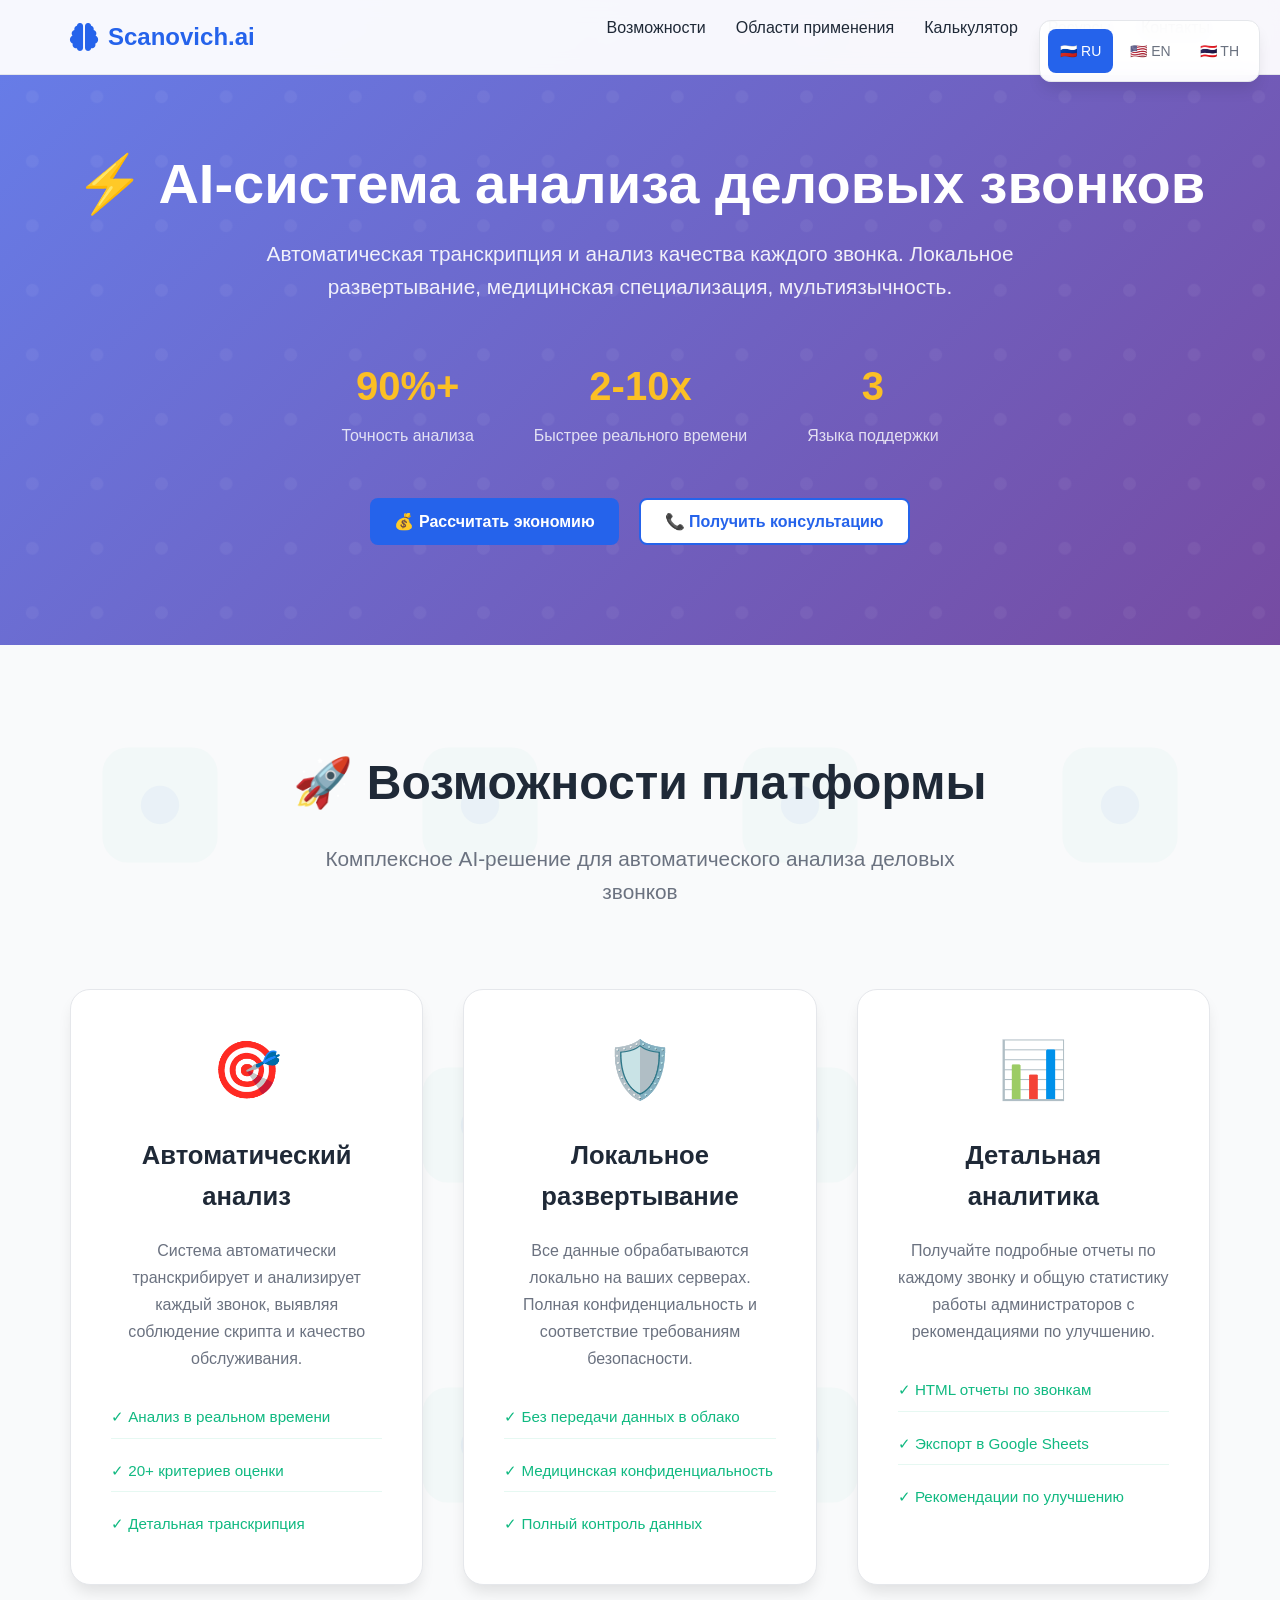
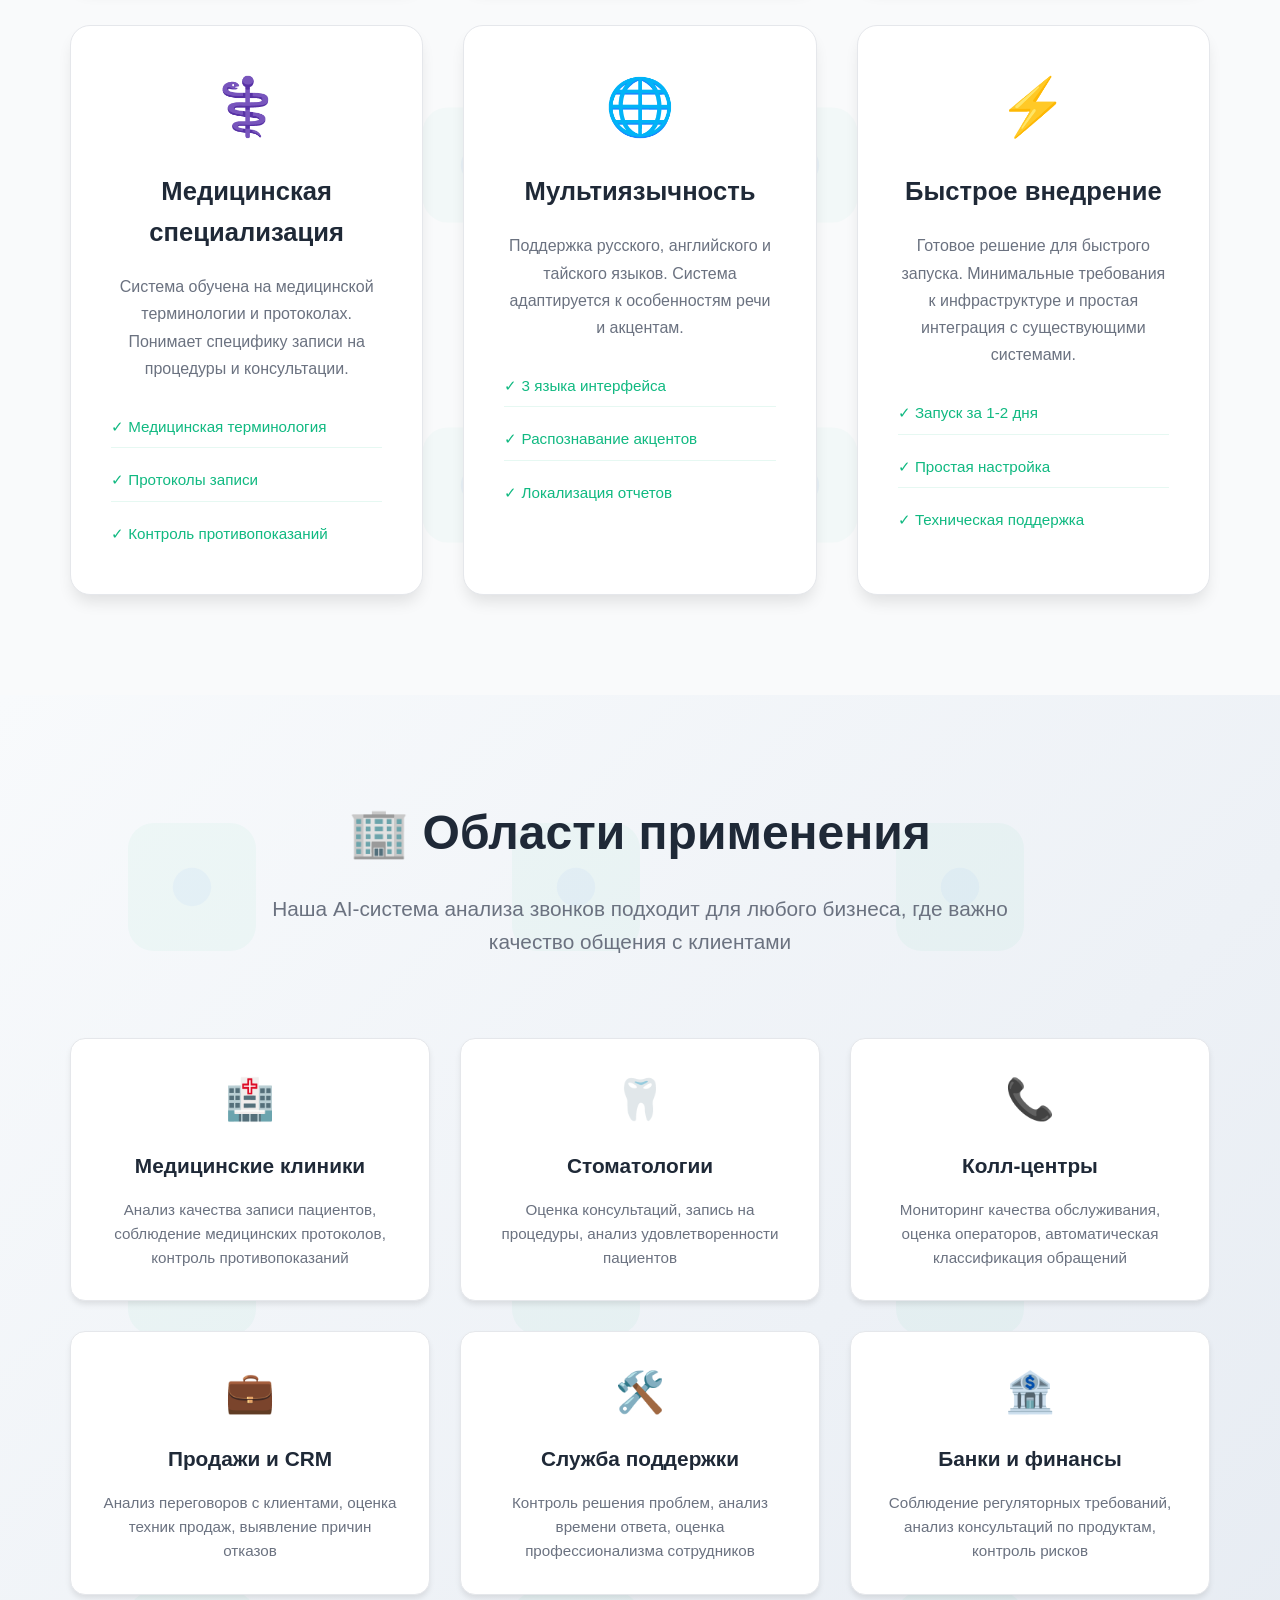
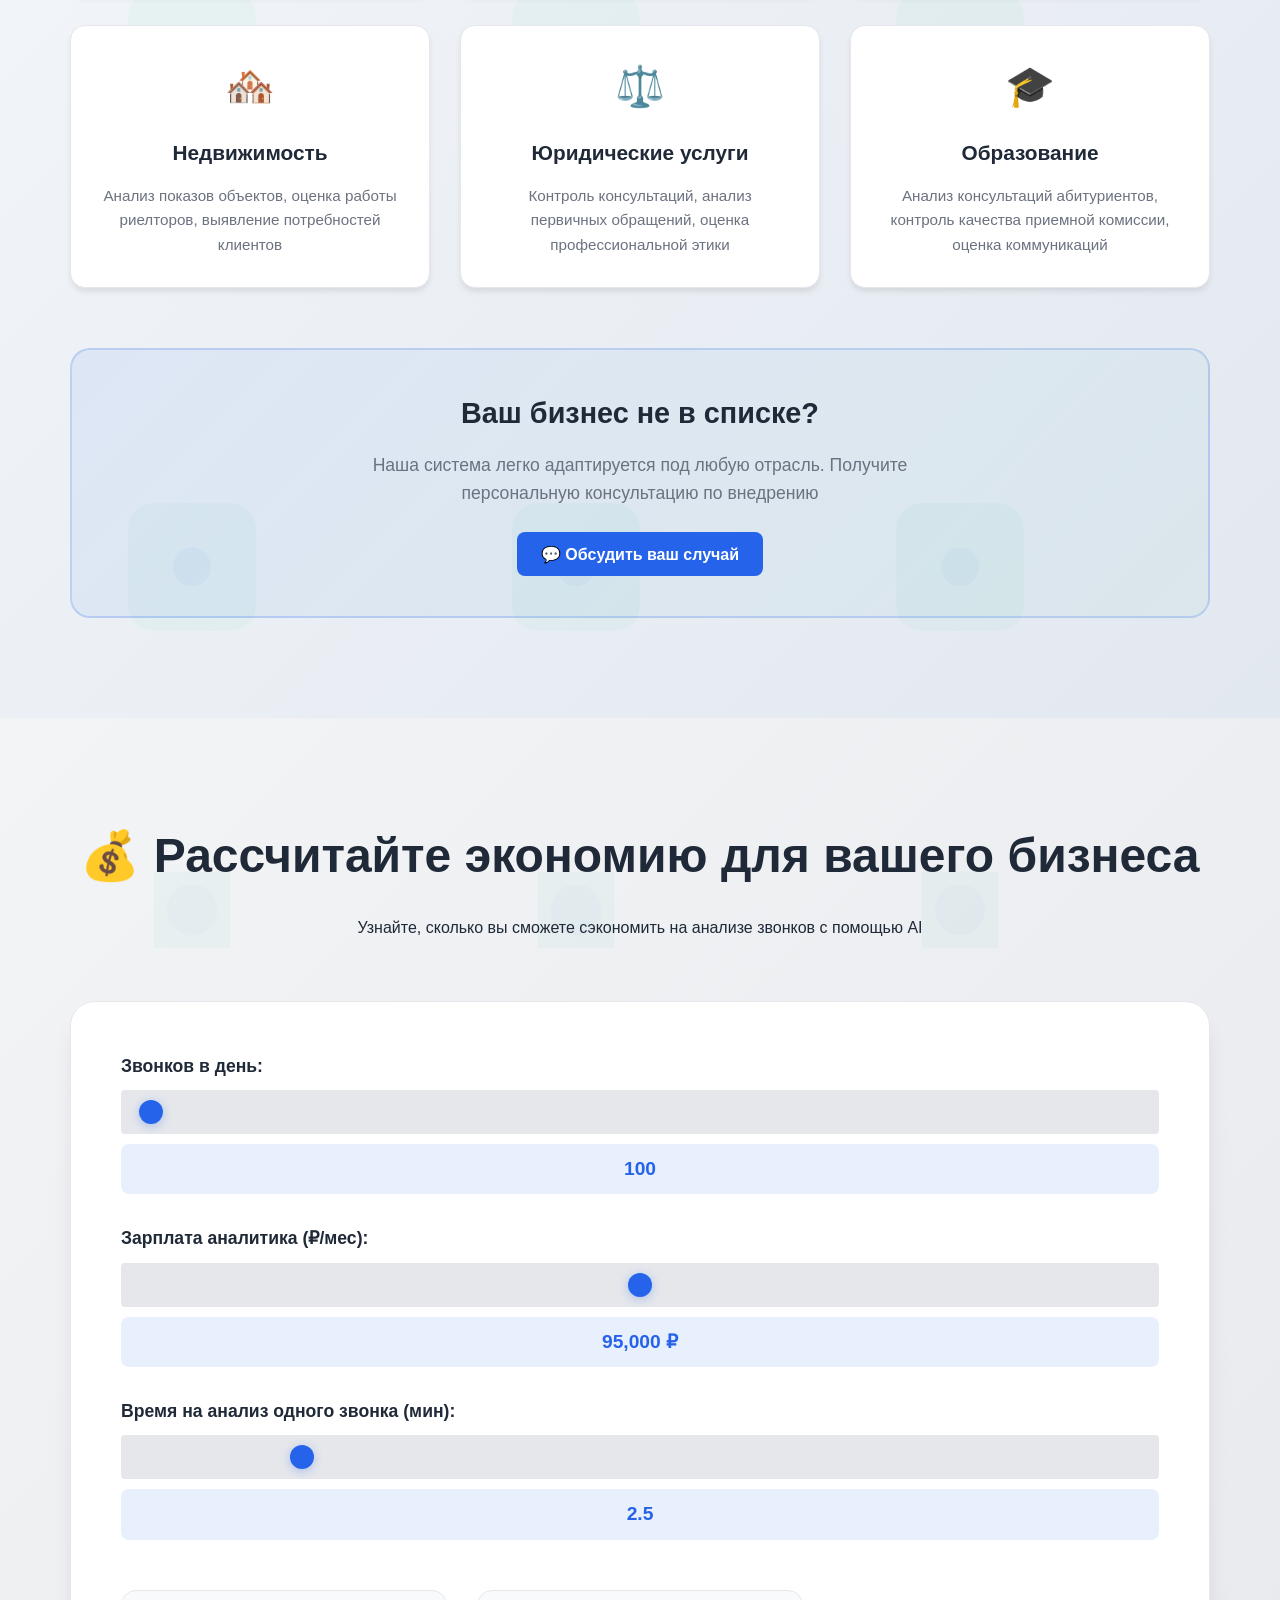
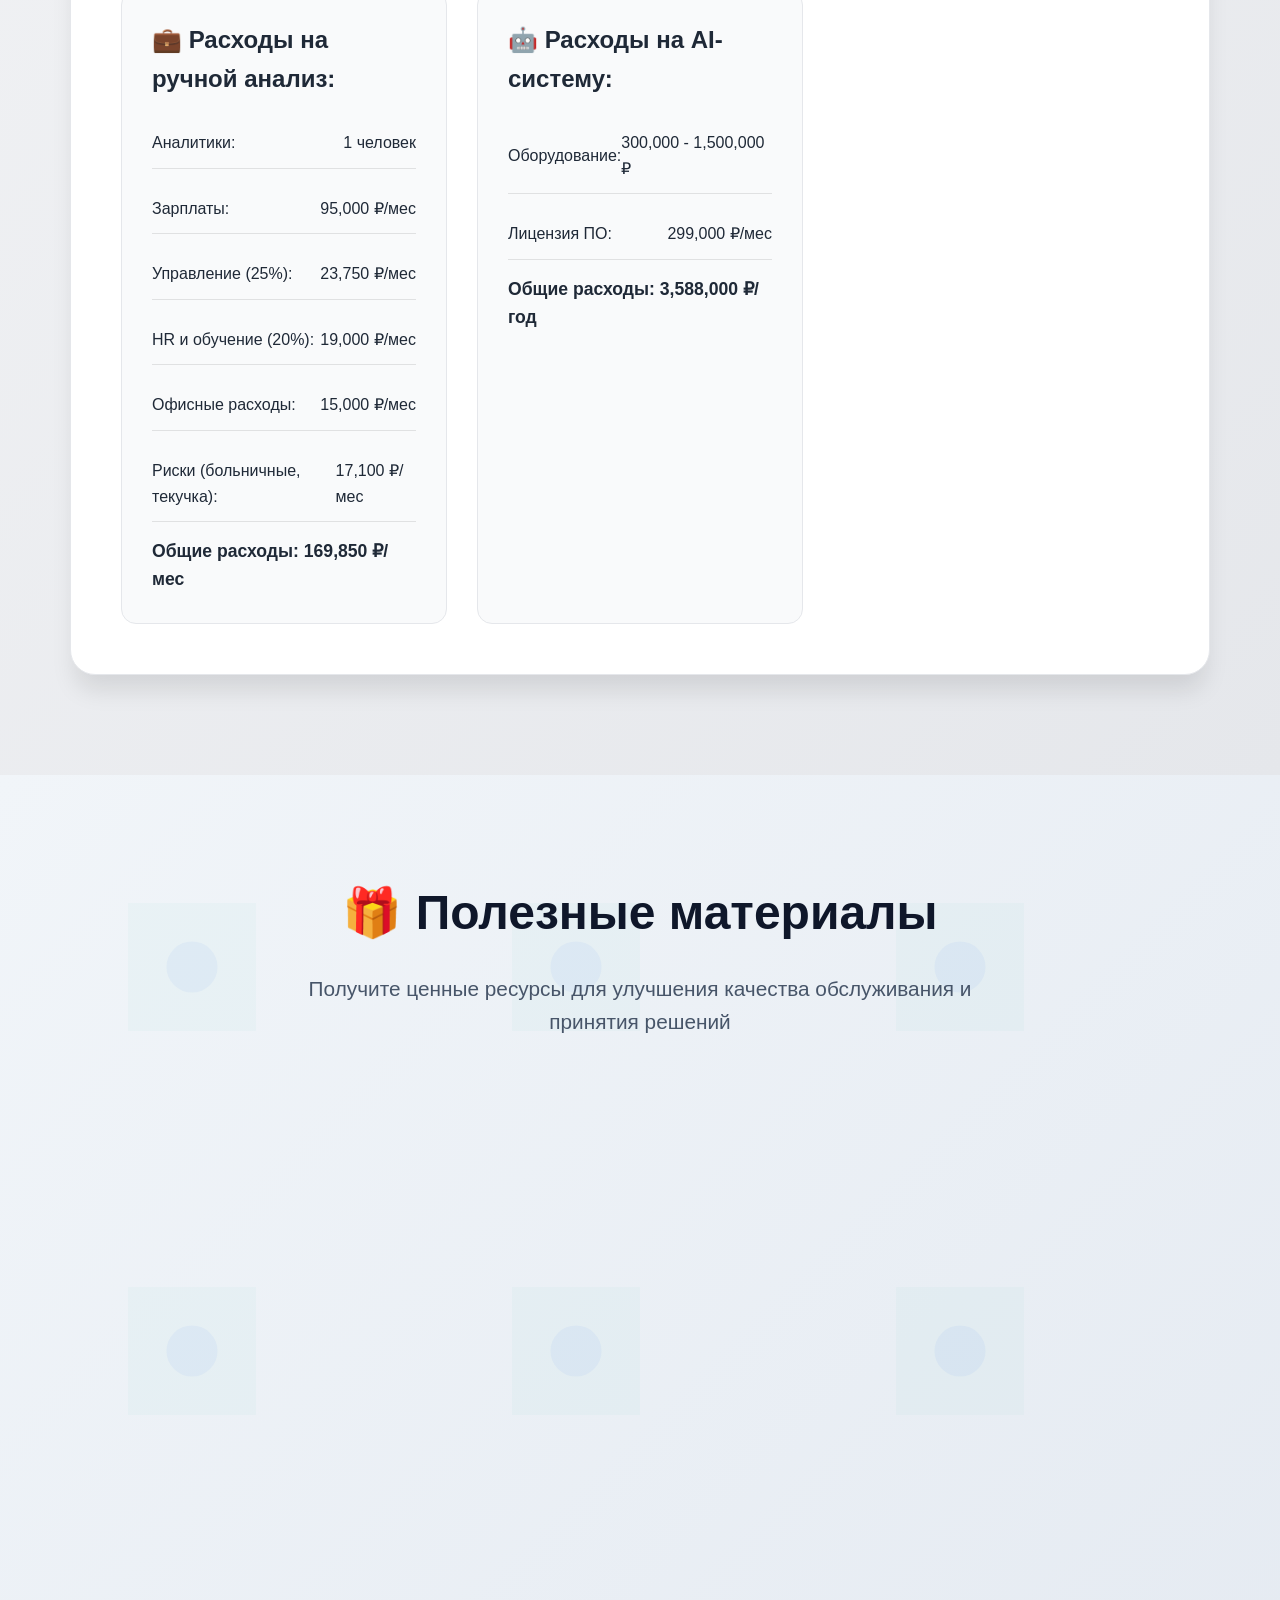
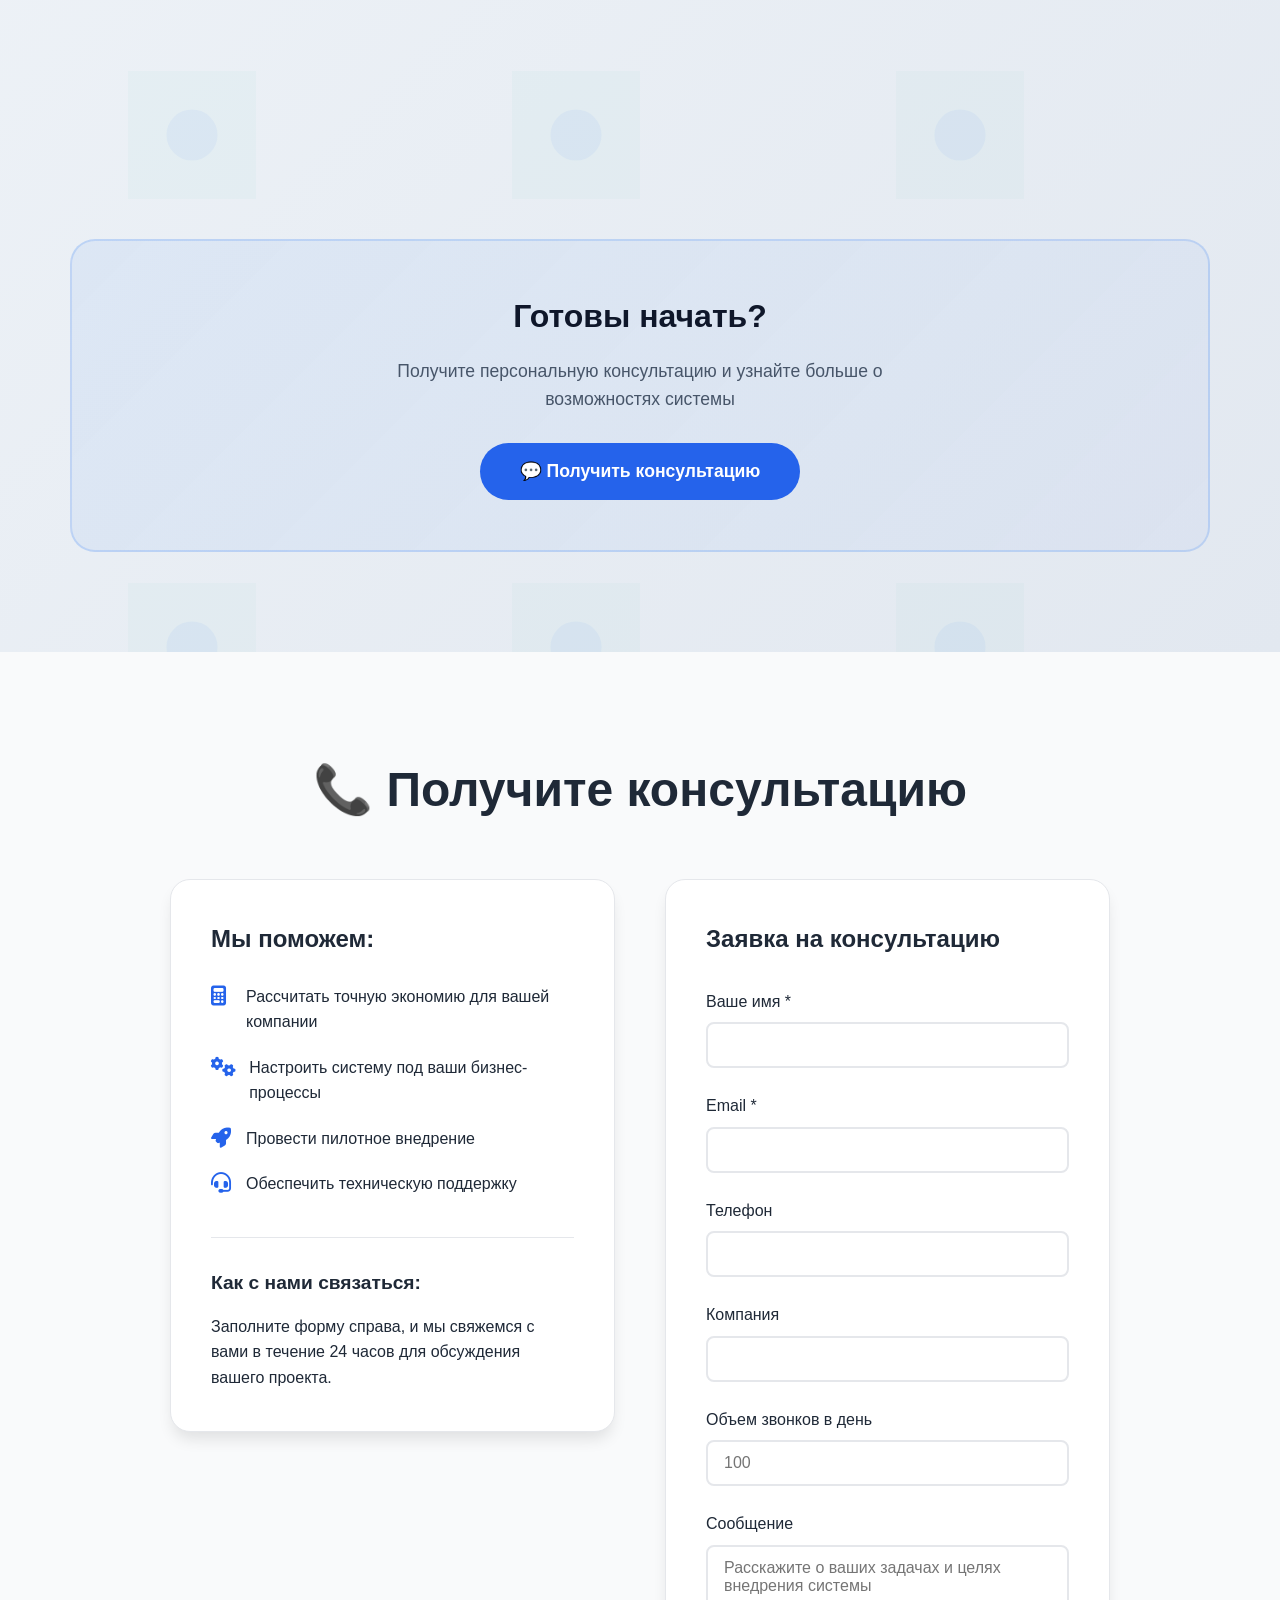
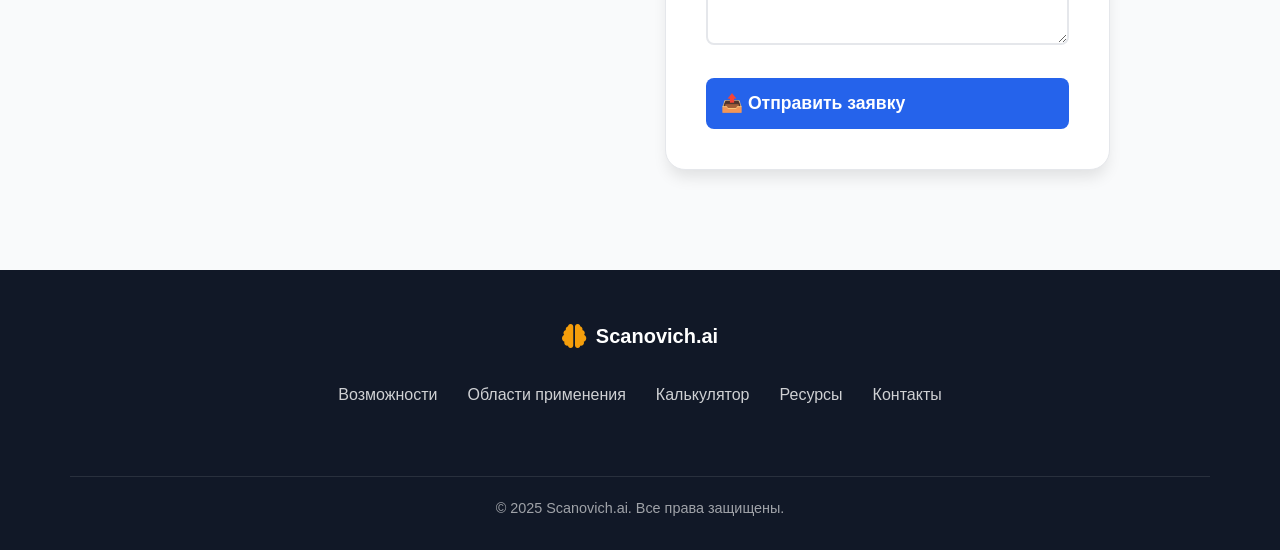
==== landing/index.html @ b8134df6 "Initial commit: Scanovich.ai Call Analytics Platform - Complete AI-powered call analysis system - Bu" ====
<!DOCTYPE html>
<html lang="ru">
<head>
    <meta charset="UTF-8">
    <meta name="viewport" content="width=device-width, initial-scale=1.0">
    <title>Scanovich.ai - AI анализ деловых звонков</title>
    
    <!-- SEO Meta Tags -->
    <meta name="description" content="Scanovich.ai - платформа для автоматического анализа деловых звонков с помощью искусственного интеллекта. Локальное развертывание, медицинская специализация.">
    <meta name="keywords" content="анализ звонков, AI, машинное обучение, медицина, транскрипция, автоматизация">
    <meta name="author" content="Scanovich.ai">
    <meta name="robots" content="index, follow">
    
    <!-- Open Graph / Facebook -->
    <meta property="og:type" content="website">
    <meta property="og:url" content="https://FUYOH666.github.io/Scanovich.ai-audio-call/landing/">
    <meta property="og:title" content="Scanovich.ai - AI анализ деловых звонков">
    <meta property="og:description" content="Автоматический анализ деловых звонков с помощью ИИ. Локальное развертывание, высокая точность, медицинская специализация.">
    
    <!-- Twitter -->
    <meta property="twitter:card" content="summary_large_image">
    <meta property="twitter:title" content="Scanovich.ai - AI анализ деловых звонков">
    <meta property="twitter:description" content="Автоматический анализ деловых звонков с помощью ИИ">
    
    <!-- Favicon -->
    <link rel="icon" type="image/x-icon" href="data:image/svg+xml,<svg xmlns='http://www.w3.org/2000/svg' viewBox='0 0 100 100'><text y='.9em' font-size='90'>🧠</text></svg>">
    
    <!-- Stylesheets -->
    <link rel="stylesheet" href="styles.css">
    <link rel="stylesheet" href="https://cdnjs.cloudflare.com/ajax/libs/font-awesome/6.4.0/css/all.min.css">
    
    <!-- Canonical Link -->
    <link rel="canonical" href="https://FUYOH666.github.io/Scanovich.ai-audio-call/landing/">
    
    <!-- Hreflang Tags -->
    <link rel="alternate" hreflang="ru" href="https://FUYOH666.github.io/Scanovich.ai-audio-call/landing/?lang=ru">
    <link rel="alternate" hreflang="en" href="https://FUYOH666.github.io/Scanovich.ai-audio-call/landing/?lang=en">
    <link rel="alternate" hreflang="th" href="https://FUYOH666.github.io/Scanovich.ai-audio-call/landing/?lang=th">
    <link rel="alternate" hreflang="x-default" href="https://FUYOH666.github.io/Scanovich.ai-audio-call/landing/">
    
    <!-- Business Schema.org -->
    <script type="application/ld+json">
    {
        "@context": "https://schema.org",
        "@type": "SoftwareApplication",
        "name": "Scanovich.ai",
        "description": "AI-powered call analysis system for business automation",
        "url": "https://FUYOH666.github.io/Scanovich.ai-audio-call/landing/",
        "applicationCategory": "BusinessApplication",
        "operatingSystem": "Web Browser",
        "offers": {
            "@type": "Offer",
            "priceCurrency": "RUB",
            "description": "Custom pricing based on call volume"
        },
        "creator": {
            "@type": "Organization",
            "name": "Scanovich.ai",
            "email": "contact@scanovich.ai"
        },
        "keywords": "call analysis, AI, transcription, business automation, voice analytics",
        "inLanguage": ["ru", "en", "th"]
    }
    </script>
    
    <!-- Google Analytics 4 -->
    <script async src="https://www.googletagmanager.com/gtag/js?id=G-YQFTKVM3L2"></script>
    <script>
        window.dataLayer = window.dataLayer || [];
        function gtag(){dataLayer.push(arguments);}
        gtag('js', new Date());
        gtag('config', 'G-YQFTKVM3L2');
    </script>
</head>
<body>
    <!-- Language Switcher -->
    <div class="language-switcher">
        <button onclick="changeLanguage('ru')" class="lang-btn active" data-lang="ru">🇷🇺 RU</button>
        <button onclick="changeLanguage('en')" class="lang-btn" data-lang="en">🇺🇸 EN</button>
        <button onclick="changeLanguage('th')" class="lang-btn" data-lang="th">🇹🇭 TH</button>
    </div>

    <!-- Header -->
    <header class="header">
        <div class="container">
            <div class="logo">
                <i class="fas fa-brain"></i>
                <span>Scanovich.ai</span>
            </div>
            
            <!-- Mobile Menu Toggle -->
            <button class="mobile-menu-toggle" onclick="toggleMobileMenu()" aria-label="Toggle navigation menu">
                <span class="hamburger-line"></span>
                <span class="hamburger-line"></span>
                <span class="hamburger-line"></span>
            </button>
            
            <!-- Navigation -->
            <nav class="nav" id="mobile-nav">
                <a href="#features" data-i18n="nav-features" onclick="closeMobileMenu()">Возможности</a>
                <a href="#industries" data-i18n="nav-industries" onclick="closeMobileMenu()">Области применения</a>
                <a href="#calculator" data-i18n="nav-calculator" onclick="closeMobileMenu()">Калькулятор</a>
                <a href="#resources" data-i18n="nav-resources" onclick="closeMobileMenu()">Ресурсы</a>
                <a href="#contact" data-i18n="nav-contact" onclick="closeMobileMenu()">Контакты</a>
            </nav>
        </div>
    </header>

    <!-- Hero Section -->
    <section class="hero">
        <div class="container">
            <div class="hero-content">
                <h1 data-i18n="hero-title">⚡ AI-система анализа деловых звонков</h1>
                <p class="hero-subtitle" data-i18n="hero-subtitle">
                    Автоматическая транскрипция и анализ качества каждого звонка. 
                    Локальное развертывание, медицинская специализация, мультиязычность.
                </p>
                <div class="hero-stats">
                    <div class="stat-item">
                        <div class="stat-number" data-i18n="hero-stat1">90%+</div>
                        <div class="stat-label" data-i18n="hero-stat1-label">Точность анализа</div>
                    </div>
                    <div class="stat-item">
                        <div class="stat-number" data-i18n="hero-stat2">2-10x</div>
                        <div class="stat-label" data-i18n="hero-stat2-label">Быстрее реального времени</div>
                    </div>
                    <div class="stat-item">
                        <div class="stat-number" data-i18n="hero-stat3">3</div>
                        <div class="stat-label" data-i18n="hero-stat3-label">Языка поддержки</div>
                    </div>
                </div>
                <div class="hero-buttons">
                    <button class="btn btn-primary" onclick="scrollTo('#calculator')" data-i18n="btn-calculate">
                        💰 Рассчитать экономию
                    </button>
                    <button class="btn btn-secondary" onclick="scrollTo('#contact')" data-i18n="btn-contact">
                        📞 Получить консультацию
                    </button>
                </div>
            </div>
        </div>
    </section>

    <!-- Features Section -->
    <section id="features" class="features">
        <div class="container">
            <div class="features-header">
                <h2 data-i18n="features-title">🚀 Возможности платформы</h2>
                <p class="features-subtitle" data-i18n="features-subtitle">
                    Комплексное AI-решение для автоматического анализа деловых звонков
                </p>
            </div>
            
            <div class="features-grid">
                <div class="feature-card">
                    <div class="feature-icon">🎯</div>
                    <h3 data-i18n="feature1-title">Автоматический анализ</h3>
                    <p data-i18n="feature1-desc">
                        Система автоматически транскрибирует и анализирует каждый звонок, 
                        выявляя соблюдение скрипта и качество обслуживания.
                    </p>
                    <div class="feature-benefits">
                        <div class="benefit-item" data-i18n="feature1-benefit1">✓ Анализ в реальном времени</div>
                        <div class="benefit-item" data-i18n="feature1-benefit2">✓ 20+ критериев оценки</div>
                        <div class="benefit-item" data-i18n="feature1-benefit3">✓ Детальная транскрипция</div>
                    </div>
                </div>
                
                <div class="feature-card">
                    <div class="feature-icon">🛡️</div>
                    <h3 data-i18n="feature2-title">Локальное развертывание</h3>
                    <p data-i18n="feature2-desc">
                        Все данные обрабатываются локально на ваших серверах. 
                        Полная конфиденциальность и соответствие требованиям безопасности.
                    </p>
                    <div class="feature-benefits">
                        <div class="benefit-item" data-i18n="feature2-benefit1">✓ Без передачи данных в облако</div>
                        <div class="benefit-item" data-i18n="feature2-benefit2">✓ Соответствие 152-ФЗ</div>
                        <div class="benefit-item" data-i18n="feature2-benefit3">✓ Полный контроль данных</div>
                    </div>
                </div>
                
                <div class="feature-card">
                    <div class="feature-icon">📊</div>
                    <h3 data-i18n="feature3-title">Детальная аналитика</h3>
                    <p data-i18n="feature3-desc">
                        Получайте подробные отчеты по каждому звонку и общую статистику 
                        работы администраторов с рекомендациями по улучшению.
                    </p>
                    <div class="feature-benefits">
                        <div class="benefit-item" data-i18n="feature3-benefit1">✓ HTML отчеты по звонкам</div>
                        <div class="benefit-item" data-i18n="feature3-benefit2">✓ Экспорт в Google Sheets</div>
                        <div class="benefit-item" data-i18n="feature3-benefit3">✓ Рекомендации по улучшению</div>
                    </div>
                </div>
                
                <div class="feature-card">
                    <div class="feature-icon">⚕️</div>
                    <h3 data-i18n="feature4-title">Медицинская специализация</h3>
                    <p data-i18n="feature4-desc">
                        Система обучена на медицинской терминологии и протоколах. 
                        Понимает специфику записи на процедуры и консультации.
                    </p>
                    <div class="feature-benefits">
                        <div class="benefit-item" data-i18n="feature4-benefit1">✓ Медицинская терминология</div>
                        <div class="benefit-item" data-i18n="feature4-benefit2">✓ Протоколы записи</div>
                        <div class="benefit-item" data-i18n="feature4-benefit3">✓ Контроль противопоказаний</div>
                    </div>
                </div>
                
                <div class="feature-card">
                    <div class="feature-icon">🌐</div>
                    <h3 data-i18n="feature5-title">Мультиязычность</h3>
                    <p data-i18n="feature5-desc">
                        Поддержка русского, английского и тайского языков. 
                        Система адаптируется к особенностям речи и акцентам.
                    </p>
                    <div class="feature-benefits">
                        <div class="benefit-item" data-i18n="feature5-benefit1">✓ 3 языка интерфейса</div>
                        <div class="benefit-item" data-i18n="feature5-benefit2">✓ Распознавание акцентов</div>
                        <div class="benefit-item" data-i18n="feature5-benefit3">✓ Локализация отчетов</div>
                    </div>
                </div>
                
                <div class="feature-card">
                    <div class="feature-icon">⚡</div>
                    <h3 data-i18n="feature6-title">Быстрое внедрение</h3>
                    <p data-i18n="feature6-desc">
                        Готовое решение для быстрого запуска. Минимальные требования 
                        к инфраструктуре и простая интеграция с существующими системами.
                    </p>
                    <div class="feature-benefits">
                        <div class="benefit-item" data-i18n="feature6-benefit1">✓ Запуск за 1-2 дня</div>
                        <div class="benefit-item" data-i18n="feature6-benefit2">✓ Простая настройка</div>
                        <div class="benefit-item" data-i18n="feature6-benefit3">✓ Техническая поддержка</div>
                    </div>
                </div>
            </div>
        </div>
    </section>

    <!-- Industries Section -->
    <section id="industries" class="industries">
        <div class="container">
            <div class="industries-header">
                <h2 data-i18n="industries-title">🏢 Области применения</h2>
                <p class="industries-subtitle" data-i18n="industries-subtitle">
                    Наша AI-система анализа звонков подходит для любого бизнеса, где важно качество общения с клиентами
                </p>
            </div>
            
            <div class="industries-grid">
                <div class="industry-card">
                    <div class="industry-icon">🏥</div>
                    <h3 data-i18n="industry1-title">Медицинские клиники</h3>
                    <p data-i18n="industry1-desc">Анализ качества записи пациентов, соблюдение медицинских протоколов, контроль противопоказаний</p>
                </div>
                
                <div class="industry-card">
                    <div class="industry-icon">🦷</div>
                    <h3 data-i18n="industry2-title">Стоматологии</h3>
                    <p data-i18n="industry2-desc">Оценка консультаций, запись на процедуры, анализ удовлетворенности пациентов</p>
                </div>
                
                <div class="industry-card">
                    <div class="industry-icon">📞</div>
                    <h3 data-i18n="industry3-title">Колл-центры</h3>
                    <p data-i18n="industry3-desc">Мониторинг качества обслуживания, оценка операторов, автоматическая классификация обращений</p>
                </div>
                
                <div class="industry-card">
                    <div class="industry-icon">💼</div>
                    <h3 data-i18n="industry4-title">Продажи и CRM</h3>
                    <p data-i18n="industry4-desc">Анализ переговоров с клиентами, оценка техник продаж, выявление причин отказов</p>
                </div>
                
                <div class="industry-card">
                    <div class="industry-icon">🛠️</div>
                    <h3 data-i18n="industry5-title">Служба поддержки</h3>
                    <p data-i18n="industry5-desc">Контроль решения проблем, анализ времени ответа, оценка профессионализма сотрудников</p>
                </div>
                
                <div class="industry-card">
                    <div class="industry-icon">🏦</div>
                    <h3 data-i18n="industry6-title">Банки и финансы</h3>
                    <p data-i18n="industry6-desc">Соблюдение регуляторных требований, анализ консультаций по продуктам, контроль рисков</p>
                </div>
                
                <div class="industry-card">
                    <div class="industry-icon">🏘️</div>
                    <h3 data-i18n="industry7-title">Недвижимость</h3>
                    <p data-i18n="industry7-desc">Анализ показов объектов, оценка работы риелторов, выявление потребностей клиентов</p>
                </div>
                
                <div class="industry-card">
                    <div class="industry-icon">⚖️</div>
                    <h3 data-i18n="industry8-title">Юридические услуги</h3>
                    <p data-i18n="industry8-desc">Контроль консультаций, анализ первичных обращений, оценка профессиональной этики</p>
                </div>
                
                <div class="industry-card">
                    <div class="industry-icon">🎓</div>
                    <h3 data-i18n="industry9-title">Образование</h3>
                    <p data-i18n="industry9-desc">Анализ консультаций абитуриентов, контроль качества приемной комиссии, оценка коммуникаций</p>
                </div>
            </div>
            
            <div class="industries-cta">
                <h3 data-i18n="industries-cta-title">Ваш бизнес не в списке?</h3>
                <p data-i18n="industries-cta-desc">
                    Наша система легко адаптируется под любую отрасль. Получите персональную консультацию по внедрению
                </p>
                <button class="btn btn-primary" onclick="scrollTo('#contact')" data-i18n="btn-industry-consultation">
                    💬 Обсудить ваш случай
                </button>
            </div>
        </div>
    </section>

    <!-- Calculator Section -->
    <section id="calculator" class="calculator">
        <div class="container">
            <div class="calculator-header">
                <h2 data-i18n="calc-title">💰 Рассчитайте экономию для вашего бизнеса</h2>
                <p data-i18n="calc-subtitle">
                    Узнайте, сколько вы сможете сэкономить на анализе звонков с помощью AI
                </p>
            </div>
            
            <div class="calculator-content">
                <div class="calculator-inputs">
                    <div class="input-group">
                        <label for="callsSlider" data-i18n="calc-calls">Звонков в день:</label>
                        <input type="range" id="callsSlider" min="10" max="5000" value="100" 
                               oninput="updateCalculator()" class="slider">
                        <span id="callsValue" class="value">100</span>
                    </div>
                    
                    <div class="input-group">
                        <label for="salarySlider" data-i18n="calc-salary">Зарплата аналитика (₽/мес):</label>
                        <input type="range" id="salarySlider" min="40000" max="150000" value="95000" step="5000"
                               oninput="updateCalculator()" class="slider">
                        <span id="salaryValue" class="value">95,000 ₽</span>
                    </div>
                    
                    <div class="input-group">
                        <label for="timeSlider" data-i18n="calc-time">Время на анализ одного звонка (мин):</label>
                        <input type="range" id="timeSlider" min="1" max="10" value="2.5" step="0.5"
                               oninput="updateCalculator()" class="slider">
                        <span id="timeValue" class="value">2.5</span>
                    </div>
                </div>
                
                <div class="calculator-results">
                    <div class="result-section">
                        <h3 data-i18n="calc-human-title">💼 Расходы на ручной анализ:</h3>
                        <div class="cost-breakdown">
                            <div class="cost-item">
                                <span data-i18n="calc-analysts">Аналитики:</span>
                                <span id="analystsCount">5 человек</span>
                            </div>
                            <div class="cost-item">
                                <span data-i18n="calc-salaries">Зарплаты:</span>
                                <span id="totalSalaries">475,000 ₽/мес</span>
                            </div>
                            <div class="cost-item">
                                <span data-i18n="calc-management">Управление (25%):</span>
                                <span id="managementCost">118,750 ₽/мес</span>
                            </div>
                            <div class="cost-item">
                                <span data-i18n="calc-hr">HR и обучение (20%):</span>
                                <span id="hrCost">95,000 ₽/мес</span>
                            </div>
                            <div class="cost-item">
                                <span data-i18n="calc-office">Офисные расходы:</span>
                                <span id="officeCost">75,000 ₽/мес</span>
                            </div>
                            <div class="cost-item">
                                <span data-i18n="calc-risks">Риски (больничные, текучка):</span>
                                <span id="risksCost">85,500 ₽/мес</span>
                            </div>
                            <div class="cost-total">
                                <span data-i18n="calc-total-human">Общие расходы:</span>
                                <span id="totalHumanCost">849,250 ₽/мес</span>
                            </div>
                        </div>
                    </div>
                    
                    <div class="result-section">
                        <h3 data-i18n="calc-ai-title">🤖 Расходы на AI-систему:</h3>
                        <div class="cost-breakdown">
                            <div class="cost-item">
                                <span data-i18n="calc-equipment">Оборудование (единоразово):</span>
                                <span id="equipmentCost">300,000 - 1,500,000 ₽</span>
                            </div>
                            <div class="cost-item">
                                <span data-i18n="calc-software">Лицензия ПО + Поддержка:</span>
                                <span id="softwareCost" data-i18n="calc-dynamic-cost">Рассчитывается</span>
                            </div>
                            <div class="cost-total">
                                <span data-i18n="calc-total-ai">Общие расходы в год:</span>
                                <span id="totalAiCost">200,000 ₽/год</span>
                            </div>
                        </div>
                    </div>
                    
                    <div class="result-section savings">
                        <h3 data-i18n="calc-savings-title">💎 Ваша экономия:</h3>
                        <div class="savings-breakdown">
                            <div class="savings-item">
                                <span data-i18n="calc-monthly-savings">В месяц:</span>
                                <span id="monthlySavings" class="savings-amount">832,583 ₽</span>
                            </div>
                            <div class="savings-item">
                                <span data-i18n="calc-yearly-savings">В год:</span>
                                <span id="yearlySavings" class="savings-amount">9,991,000 ₽</span>
                            </div>
                            <div class="savings-item">
                                <span data-i18n="calc-roi">ROI:</span>
                                <span id="roiValue" class="roi-value">1,111%</span>
                            </div>
                        </div>
                    </div>
                </div>
            </div>
        </div>
    </section>

    <!-- Lead Magnets Section -->
    <section id="resources" class="lead-magnets">
        <div class="container">
            <div class="lead-magnets-header">
                <h2 data-i18n="resources-title">🎁 Полезные материалы</h2>
                <p class="lead-magnets-subtitle" data-i18n="resources-subtitle">
                    Получите ценные ресурсы для улучшения качества обслуживания и принятия решений
                </p>
            </div>
            
            <div class="magnets-grid">
                <!-- Free Analysis -->
                <div class="magnet-card featured">
                    <div class="magnet-icon">📊</div>
                    <h3 data-i18n="magnet1-title">Демо анализа звонков</h3>
                    <p data-i18n="magnet1-desc">
                        Посмотрите примеры работы системы на демонстрационных звонках. 
                        Изучите возможности анализа без передачи ваших данных.
                    </p>
                    <div class="magnet-benefits">
                        <div class="benefit-item" data-i18n="magnet1-benefit1">✓ Демо HTML-отчеты</div>
                        <div class="benefit-item" data-i18n="magnet1-benefit2">✓ Примеры анализа</div>
                        <div class="benefit-item" data-i18n="magnet1-benefit3">✓ Объяснение критериев</div>
                    </div>
                    <button class="btn btn-primary magnet-btn" onclick="scrollTo('#contact')" data-i18n="btn-get-demo">
                        Посмотреть демо
                    </button>
                </div>
                
                <!-- ROI Calculator -->
                <div class="magnet-card">
                    <div class="magnet-icon">💰</div>
                    <h3 data-i18n="magnet2-title">Персональный расчет</h3>
                    <p data-i18n="magnet2-desc">
                        Получите детальный расчет экономии для вашего конкретного случая 
                        с учетом специфики бизнеса и объема звонков.
                    </p>
                    <div class="magnet-benefits">
                        <div class="benefit-item" data-i18n="magnet2-benefit1">✓ Индивидуальный расчет</div>
                        <div class="benefit-item" data-i18n="magnet2-benefit2">✓ Срок окупаемости</div>
                        <div class="benefit-item" data-i18n="magnet2-benefit3">✓ План внедрения</div>
                    </div>
                    <button class="btn btn-secondary magnet-btn" onclick="scrollTo('#calculator')" data-i18n="btn-calculate-roi">
                        Рассчитать экономию
                    </button>
                </div>
                
                <!-- Quality Checklist -->
                <div class="magnet-card">
                    <div class="magnet-icon">📋</div>
                    <h3 data-i18n="magnet3-title">Техническая документация</h3>
                    <p data-i18n="magnet3-desc">
                        Подробная информация о системе, требованиях к оборудованию 
                        и процессе внедрения для технических специалистов.
                    </p>
                    <div class="magnet-benefits">
                        <div class="benefit-item" data-i18n="magnet3-benefit1">✓ Системные требования</div>
                        <div class="benefit-item" data-i18n="magnet3-benefit2">✓ Архитектура решения</div>
                        <div class="benefit-item" data-i18n="magnet3-benefit3">✓ API документация</div>
                    </div>
                    <button class="btn btn-secondary magnet-btn" onclick="scrollTo('#contact')" data-i18n="btn-get-docs">
                        Получить документацию
                    </button>
                </div>
            </div>
            
            <div class="magnets-cta">
                <h3 data-i18n="magnets-cta-title">Готовы начать?</h3>
                <p data-i18n="magnets-cta-desc">
                    Получите персональную консультацию и узнайте больше о возможностях системы
                </p>
                <button class="btn btn-primary btn-large" onclick="scrollTo('#contact')" data-i18n="btn-consultation">
                    💬 Получить консультацию
                </button>
            </div>
        </div>
    </section>

    <!-- Contact Section -->
    <section id="contact" class="contact">
        <div class="container">
            <h2 data-i18n="contact-title">📞 Получите консультацию</h2>
            <div class="contact-content">
                <div class="contact-info">
                    <h3 data-i18n="contact-info-title">Мы поможем:</h3>
                    <div class="contact-benefit">
                        <i class="fas fa-calculator"></i>
                        <span data-i18n="contact-benefit1">Рассчитать точную экономию для вашей компании</span>
                    </div>
                    <div class="contact-benefit">
                        <i class="fas fa-cogs"></i>
                        <span data-i18n="contact-benefit2">Настроить систему под ваши бизнес-процессы</span>
                    </div>
                    <div class="contact-benefit">
                        <i class="fas fa-rocket"></i>
                        <span data-i18n="contact-benefit3">Провести пилотное внедрение</span>
                    </div>
                    <div class="contact-benefit">
                        <i class="fas fa-headset"></i>
                        <span data-i18n="contact-benefit4">Обеспечить техническую поддержку</span>
                    </div>
                    
                    <div class="contact-details">
                        <h4 data-i18n="contact-details-title">Как с нами связаться:</h4>
                        <p data-i18n="contact-details-desc">Заполните форму справа, и мы свяжемся с вами в течение 24 часов для обсуждения вашего проекта.</p>
                    </div>
                </div>
                
                <form class="contact-form">
                    <h3 data-i18n="form-title">Заявка на консультацию</h3>
                    <div class="form-group">
                        <label for="name" data-i18n="form-name">Ваше имя *</label>
                        <input type="text" id="name" name="name" required>
                    </div>
                    <div class="form-group">
                        <label for="email" data-i18n="form-email">Email *</label>
                        <input type="email" id="email" name="email" required>
                    </div>
                    <div class="form-group">
                        <label for="phone" data-i18n="form-phone">Телефон</label>
                        <input type="tel" id="phone" name="phone">
                    </div>
                    <div class="form-group">
                        <label for="company" data-i18n="form-company">Компания</label>
                        <input type="text" id="company" name="company">
                    </div>
                    <div class="form-group">
                        <label for="calls-volume" data-i18n="form-calls">Объем звонков в день</label>
                        <input type="number" id="calls-volume" name="calls-volume" min="1" placeholder="100">
                    </div>
                    <div class="form-group">
                        <label for="message" data-i18n="form-message">Сообщение</label>
                        <textarea id="message" name="message" rows="4" 
                                  data-i18n-placeholder="form-message-placeholder"
                                  placeholder="Расскажите о ваших задачах и целях внедрения системы"></textarea>
                    </div>
                    <button type="submit" class="btn btn-primary btn-submit" data-i18n="form-submit">
                        📤 Отправить заявку
                    </button>
                </form>
            </div>
        </div>
    </section>

    <!-- Footer -->
    <footer class="footer">
        <div class="container">
            <div class="footer-content">
                <div class="footer-logo">
                    <i class="fas fa-brain"></i>
                    <span>Scanovich.ai</span>
                </div>
                            <div class="footer-links">
                <a href="#features" data-i18n="nav-features">Возможности</a>
                <a href="#industries" data-i18n="nav-industries">Области применения</a>
                <a href="#calculator" data-i18n="nav-calculator">Калькулятор</a>
                <a href="#resources" data-i18n="nav-resources">Ресурсы</a>
                <a href="#contact" data-i18n="nav-contact">Контакты</a>
            </div>
                <div class="footer-copyright">
                    <span data-i18n="footer-copyright">© 2025 Scanovich.ai. Все права защищены.</span>
                </div>
            </div>
        </div>
    </footer>

    <!-- Scripts -->
    <script src="translations.js"></script>
    <script src="script.js"></script>
</body>
</html>
---- landing/styles.css ----
/* Reset and Base Styles */
* {
    margin: 0;
    padding: 0;
    box-sizing: border-box;
}

:root {
    --primary-color: #2563eb;
    --secondary-color: #1e40af;
    --accent-color: #f59e0b;
    --success-color: #10b981;
    --danger-color: #ef4444;
    --warning-color: #f59e0b;
    --text-primary: #1f2937;
    --text-secondary: #6b7280;
    --bg-primary: #ffffff;
    --bg-secondary: #f9fafb;
    --bg-dark: #111827;
    --border-color: #e5e7eb;
    --shadow-sm: 0 1px 2px 0 rgba(0, 0, 0, 0.05);
    --shadow-md: 0 4px 6px -1px rgba(0, 0, 0, 0.1);
    --shadow-lg: 0 10px 15px -3px rgba(0, 0, 0, 0.1);
    --shadow-xl: 0 20px 25px -5px rgba(0, 0, 0, 0.1);
}

body {
    font-family: 'Inter', -apple-system, BlinkMacSystemFont, 'Segoe UI', Roboto, Oxygen, Ubuntu, Cantarell, sans-serif;
    line-height: 1.6;
    color: var(--text-primary);
    background-color: var(--bg-primary);
    overflow-x: hidden;
    /* Mobile-first optimizations */
    -webkit-font-smoothing: antialiased;
    -moz-osx-font-smoothing: grayscale;
    scroll-behavior: smooth;
}

.container {
    max-width: 1200px;
    margin: 0 auto;
    padding: 0 15px; /* Mobile-first: smaller padding */
}

/* Mobile-first responsive containers */
@media (min-width: 768px) {
    .container {
        padding: 0 20px;
    }
}

@media (min-width: 1024px) {
    .container {
        padding: 0 30px;
    }
}

/* Touch-friendly elements */
button, a, input, .btn {
    min-height: 44px;
    touch-action: manipulation;
}

/* Responsive typography base */
h1, h2, h3, h4, h5, h6 {
    word-wrap: break-word;
    hyphens: auto;
}

/* Improve form usability on mobile */
input, textarea, select {
    font-size: 16px; /* Prevents zoom on iOS */
}

/* Better image handling */
img {
    max-width: 100%;
    height: auto;
    display: block;
}

/* Language Switcher */
.language-switcher {
    position: fixed;
    top: 20px;
    right: 20px;
    z-index: 1000;
    display: flex;
    gap: 5px;
    background: rgba(255, 255, 255, 0.95);
    backdrop-filter: blur(10px);
    border-radius: 12px;
    padding: 8px;
    box-shadow: var(--shadow-lg);
    border: 1px solid var(--border-color);
}

.lang-btn {
    background: transparent;
    border: none;
    padding: 8px 12px;
    border-radius: 8px;
    cursor: pointer;
    font-size: 14px;
    font-weight: 500;
    transition: all 0.2s ease;
    color: var(--text-secondary);
}

.lang-btn:hover {
    background: var(--bg-secondary);
    color: var(--text-primary);
}

.lang-btn.active {
    background: var(--primary-color);
    color: white;
}

/* Header */
.header {
    background: rgba(255, 255, 255, 0.95);
    backdrop-filter: blur(10px);
    border-bottom: 1px solid var(--border-color);
    position: fixed;
    top: 0;
    left: 0;
    right: 0;
    z-index: 999;
    padding: 15px 0;
}

.header .container {
    display: flex;
    justify-content: space-between;
    align-items: center;
}

.logo {
    display: flex;
    align-items: center;
    gap: 10px;
    font-size: 24px;
    font-weight: 700;
    color: var(--primary-color);
}

.logo i {
    font-size: 28px;
}

.nav {
    display: flex;
    gap: 30px;
}

.nav a {
    text-decoration: none;
    color: var(--text-primary);
    font-weight: 500;
    transition: color 0.3s ease;
    position: relative;
}

.nav a:hover {
    color: var(--primary-color);
}

.nav a::after {
    content: '';
    position: absolute;
    bottom: -5px;
    left: 0;
    width: 0;
    height: 2px;
    background: var(--primary-color);
    transition: width 0.3s ease;
}

.nav a:hover::after {
    width: 100%;
}

/* Mobile Menu Toggle */
.mobile-menu-toggle {
    display: none;
    flex-direction: column;
    justify-content: space-between;
    width: 30px;
    height: 24px;
    background: transparent;
    border: none;
    cursor: pointer;
    padding: 0;
    position: relative;
    z-index: 1001;
}

.hamburger-line {
    width: 100%;
    height: 3px;
    background-color: var(--text-primary);
    border-radius: 2px;
    transition: all 0.3s ease;
    transform-origin: center;
}

/* Mobile menu animation */
.mobile-menu-toggle.active .hamburger-line:nth-child(1) {
    transform: rotate(45deg) translate(5px, 5px);
}

.mobile-menu-toggle.active .hamburger-line:nth-child(2) {
    opacity: 0;
}

.mobile-menu-toggle.active .hamburger-line:nth-child(3) {
    transform: rotate(-45deg) translate(7px, -6px);
}

/* Mobile Navigation Styles */
@media (max-width: 768px) {
    .mobile-menu-toggle {
        display: flex;
    }
    
    .nav {
        position: fixed;
        top: 0;
        right: -100%;
        width: 280px;
        height: 100vh;
        background: rgba(255, 255, 255, 0.98);
        backdrop-filter: blur(20px);
        flex-direction: column;
        justify-content: flex-start;
        align-items: flex-start;
        padding: 80px 30px 30px;
        box-shadow: -5px 0 20px rgba(0, 0, 0, 0.1);
        transition: right 0.3s ease-in-out;
        z-index: 1000;
        gap: 20px;
    }
    
    .nav.open {
        right: 0;
    }
    
    .nav a {
        font-size: 18px;
        font-weight: 600;
        padding: 15px 0;
        width: 100%;
        border-bottom: 1px solid rgba(0, 0, 0, 0.1);
        color: var(--text-primary);
    }
    
    .nav a:last-child {
        border-bottom: none;
    }
    
    .nav a::after {
        display: none;
    }
    
    /* Mobile menu overlay */
    .nav::before {
        content: '';
        position: fixed;
        top: 0;
        left: -280px;
        width: 100vw;
        height: 100vh;
        background: rgba(0, 0, 0, 0.5);
        opacity: 0;
        transition: opacity 0.3s ease;
        pointer-events: none;
    }
    
    .nav.open::before {
        opacity: 1;
        pointer-events: all;
    }
}

/* Buttons */
.btn {
    display: inline-flex;
    align-items: center;
    gap: 8px;
    padding: 12px 24px;
    border: none;
    border-radius: 8px;
    font-weight: 600;
    text-decoration: none;
    cursor: pointer;
    transition: all 0.3s ease;
    font-size: 16px;
}

.btn-primary {
    background: var(--primary-color);
    color: white;
}

.btn-primary:hover {
    background: var(--secondary-color);
    transform: translateY(-2px);
    box-shadow: var(--shadow-lg);
}

.btn-secondary {
    background: white;
    color: var(--primary-color);
    border: 2px solid var(--primary-color);
}

.btn-secondary:hover {
    background: var(--primary-color);
    color: white;
    transform: translateY(-2px);
    box-shadow: var(--shadow-lg);
}

.btn-large {
    padding: 18px 40px;
    font-size: 1.1rem;
    border-radius: 50px;
}

/* Hero Section */
.hero {
    background: linear-gradient(135deg, #667eea 0%, #764ba2 100%);
    color: white;
    padding: 150px 0 100px;
    text-align: center;
    position: relative;
    overflow: hidden;
}

.hero::before {
    content: '';
    position: absolute;
    top: 0;
    left: 0;
    right: 0;
    bottom: 0;
    background: url('data:image/svg+xml,<svg xmlns="http://www.w3.org/2000/svg" viewBox="0 0 100 100"><defs><pattern id="hero-pattern" x="0" y="0" width="10" height="10" patternUnits="userSpaceOnUse"><circle cx="5" cy="5" r="1" fill="rgba(255,255,255,0.1)"/></pattern></defs><rect width="100" height="100" fill="url(%23hero-pattern)"/></svg>');
    opacity: 0.5;
}

.hero .container {
    position: relative;
    z-index: 2;
}

.hero-content h1 {
    font-size: 3.5rem;
    margin-bottom: 20px;
    font-weight: 700;
    line-height: 1.2;
}

.hero-subtitle {
    font-size: 1.3rem;
    margin-bottom: 40px;
    opacity: 0.9;
    max-width: 800px;
    margin-left: auto;
    margin-right: auto;
}

.hero-stats {
    display: flex;
    justify-content: center;
    gap: 60px;
    margin: 50px 0;
    flex-wrap: wrap;
}

.stat-item {
    text-align: center;
}

.stat-number {
    font-size: 2.5rem;
    font-weight: 700;
    color: #fbbf24;
    display: block;
}

.stat-label {
    font-size: 1rem;
    opacity: 0.8;
    margin-top: 5px;
}

.hero-buttons {
    display: flex;
    gap: 20px;
    justify-content: center;
    flex-wrap: wrap;
}

/* Mobile hero optimizations */
@media (max-width: 768px) {
    .hero {
        padding: 120px 0 60px;
    }
    
    .hero-content h1 {
        font-size: 2.5rem;
    }
    
    .hero-subtitle {
        font-size: 1.1rem;
    }
    
    .hero-stats {
        gap: 30px;
    }
    
    .stat-number {
        font-size: 2rem;
    }
    
    .hero-buttons {
        flex-direction: column;
        align-items: center;
    }
    
    .hero-buttons .btn {
        width: 100%;
        max-width: 300px;
    }
}

/* Features Section */
.features {
    background: var(--bg-secondary);
    padding: 100px 0;
    position: relative;
}

.features::before {
    content: '';
    position: absolute;
    top: 0;
    left: 0;
    right: 0;
    bottom: 0;
    background: url('data:image/svg+xml,<svg xmlns="http://www.w3.org/2000/svg" viewBox="0 0 100 100"><defs><pattern id="features-pattern" x="0" y="0" width="25" height="25" patternUnits="userSpaceOnUse"><circle cx="12.5" cy="12.5" r="1.5" fill="rgba(37, 99, 235, 0.08)"/><rect x="8" y="8" width="9" height="9" fill="rgba(16, 185, 129, 0.05)" rx="2"/></pattern></defs><rect width="100" height="100" fill="url(%23features-pattern)"/></svg>');
    opacity: 0.6;
}

.features .container {
    position: relative;
    z-index: 2;
}

.features-header {
    text-align: center;
    margin-bottom: 80px;
}

.features-header h2 {
    font-size: 3rem;
    margin-bottom: 20px;
    color: var(--text-primary);
    font-weight: 700;
}

.features-subtitle {
    font-size: 1.3rem;
    color: var(--text-secondary);
    max-width: 700px;
    margin: 0 auto;
    line-height: 1.6;
}

.features-grid {
    display: grid;
    grid-template-columns: repeat(auto-fit, minmax(350px, 1fr));
    gap: 40px;
}

.feature-card {
    background: white;
    border-radius: 20px;
    padding: 40px;
    text-align: center;
    box-shadow: var(--shadow-lg);
    border: 1px solid var(--border-color);
    transition: all 0.3s ease;
    position: relative;
    overflow: hidden;
}

.feature-card:hover {
    transform: translateY(-8px);
    box-shadow: 0 20px 60px rgba(37, 99, 235, 0.15);
    border-color: var(--primary-color);
}

.feature-card::before {
    content: '';
    position: absolute;
    top: 0;
    left: 0;
    right: 0;
    height: 4px;
    background: linear-gradient(90deg, var(--primary-color), var(--secondary-color));
    opacity: 0;
    transition: opacity 0.3s ease;
}

.feature-card:hover::before {
    opacity: 1;
}

.feature-icon {
    font-size: 3.5rem;
    margin-bottom: 25px;
    height: 80px;
    display: flex;
    align-items: center;
    justify-content: center;
}

.feature-card h3 {
    font-size: 1.6rem;
    color: var(--text-primary);
    margin-bottom: 20px;
    font-weight: 600;
}

.feature-card p {
    color: var(--text-secondary);
    line-height: 1.7;
    margin-bottom: 25px;
    font-size: 1rem;
}

.feature-benefits {
    display: grid;
    gap: 12px;
    text-align: left;
}

.benefit-item {
    color: var(--success-color);
    font-size: 0.95rem;
    font-weight: 500;
    padding: 8px 0;
    border-bottom: 1px solid rgba(16, 185, 129, 0.1);
}

.benefit-item:last-child {
    border-bottom: none;
}

/* Mobile optimizations for Features */
@media (max-width: 768px) {
    .features {
        padding: 60px 0;
    }
    
    .features-header h2 {
        font-size: 2.5rem;
    }
    
    .features-subtitle {
        font-size: 1.1rem;
    }
    
    .features-grid {
        grid-template-columns: 1fr;
        gap: 30px;
    }
    
    .feature-card {
        padding: 30px 20px;
    }
    
    .feature-icon {
        font-size: 3rem;
        height: 70px;
    }
}

/* Industries Section */
.industries {
    background: linear-gradient(135deg, #f8fafc 0%, #e2e8f0 100%);
    padding: 100px 0;
    position: relative;
}

.industries::before {
    content: '';
    position: absolute;
    top: 0;
    left: 0;
    right: 0;
    bottom: 0;
    background: url('data:image/svg+xml,<svg xmlns="http://www.w3.org/2000/svg" viewBox="0 0 100 100"><defs><pattern id="industries-pattern" x="0" y="0" width="30" height="30" patternUnits="userSpaceOnUse"><circle cx="15" cy="15" r="1.5" fill="rgba(59, 130, 246, 0.1)"/><rect x="10" y="10" width="10" height="10" fill="rgba(16, 185, 129, 0.08)" rx="2"/></pattern></defs><rect width="100" height="100" fill="url(%23industries-pattern)"/></svg>');
    opacity: 0.5;
}

.industries .container {
    position: relative;
    z-index: 2;
}

.industries-header {
    text-align: center;
    margin-bottom: 80px;
}

.industries-header h2 {
    font-size: 3rem;
    margin-bottom: 20px;
    color: var(--text-primary);
    font-weight: 700;
}

.industries-subtitle {
    font-size: 1.3rem;
    color: var(--text-secondary);
    max-width: 800px;
    margin: 0 auto;
    line-height: 1.6;
}

.industries-grid {
    display: grid;
    grid-template-columns: repeat(auto-fit, minmax(320px, 1fr));
    gap: 30px;
    margin-bottom: 60px;
}

.industry-card {
    background: white;
    border-radius: 15px;
    padding: 30px;
    box-shadow: var(--shadow-md);
    border: 1px solid var(--border-color);
    transition: all 0.3s ease;
    text-align: center;
}

.industry-card:hover {
    transform: translateY(-5px);
    box-shadow: var(--shadow-xl);
    border-color: var(--primary-color);
}

.industry-icon {
    font-size: 2.5rem;
    margin-bottom: 20px;
    height: 60px;
    display: flex;
    align-items: center;
    justify-content: center;
}

.industry-card h3 {
    font-size: 1.3rem;
    color: var(--text-primary);
    margin-bottom: 15px;
    font-weight: 600;
}

.industry-card p {
    color: var(--text-secondary);
    line-height: 1.6;
    font-size: 0.95rem;
}

.industries-cta {
    background: linear-gradient(135deg, rgba(37, 99, 235, 0.08), rgba(16, 185, 129, 0.04));
    border: 2px solid rgba(37, 99, 235, 0.2);
    border-radius: 20px;
    padding: 40px;
    text-align: center;
}

.industries-cta h3 {
    font-size: 1.8rem;
    color: var(--text-primary);
    margin-bottom: 15px;
    font-weight: 600;
}

.industries-cta p {
    font-size: 1.1rem;
    color: var(--text-secondary);
    margin-bottom: 25px;
    max-width: 600px;
    margin-left: auto;
    margin-right: auto;
}

/* Mobile optimizations for Industries */
@media (max-width: 768px) {
    .industries {
        padding: 60px 0;
    }
    
    .industries-header h2 {
        font-size: 2.5rem;
    }
    
    .industries-subtitle {
        font-size: 1.1rem;
    }
    
    .industries-grid {
        grid-template-columns: 1fr;
        gap: 25px;
        margin-bottom: 40px;
    }
    
    .industry-card {
        padding: 25px 20px;
    }
    
    .industry-icon {
        font-size: 2.2rem;
        height: 50px;
    }
    
    .industries-cta {
        padding: 30px 20px;
    }
    
    .industries-cta h3 {
        font-size: 1.5rem;
    }
    
    .industries-cta p {
        font-size: 1rem;
    }
}

/* Calculator Section */
.calculator {
    background: linear-gradient(135deg, #f3f4f6 0%, #e5e7eb 100%);
    padding: 100px 0;
    position: relative;
}

.calculator::before {
    content: '';
    position: absolute;
    top: 0;
    left: 0;
    right: 0;
    bottom: 0;
    background: url('data:image/svg+xml,<svg xmlns="http://www.w3.org/2000/svg" viewBox="0 0 100 100"><defs><pattern id="calc-pattern" x="0" y="0" width="30" height="30" patternUnits="userSpaceOnUse"><rect x="12" y="12" width="6" height="6" fill="rgba(16, 185, 129, 0.05)"/><circle cx="15" cy="15" r="2" fill="rgba(37, 99, 235, 0.03)"/></pattern></defs><rect width="100" height="100" fill="url(%23calc-pattern)"/></svg>');
    opacity: 0.8;
}

.calculator .container {
    position: relative;
    z-index: 2;
}

.calculator-header {
    text-align: center;
    margin-bottom: 60px;
}

.calculator-header h2 {
    font-size: 3rem;
    color: var(--text-primary);
    margin-bottom: 20px;
    font-weight: 700;
}

.calculator-content {
    background: white;
    border-radius: 25px;
    box-shadow: var(--shadow-xl);
    padding: 50px;
    border: 1px solid var(--border-color);
}

.calculator-inputs {
    display: grid;
    gap: 30px;
    margin-bottom: 50px;
}

.input-group {
    display: flex;
    flex-direction: column;
    gap: 10px;
}

.input-group label {
    font-weight: 600;
    color: var(--text-primary);
    font-size: 1.1rem;
}

.slider {
    width: 100%;
    height: 8px;
    border-radius: 4px;
    background: #e5e7eb;
    outline: none;
    -webkit-appearance: none;
    cursor: pointer;
}

.slider::-webkit-slider-thumb {
    -webkit-appearance: none;
    appearance: none;
    width: 24px;
    height: 24px;
    border-radius: 50%;
    background: var(--primary-color);
    cursor: pointer;
    box-shadow: 0 2px 10px rgba(37, 99, 235, 0.3);
}

.slider::-moz-range-thumb {
    width: 24px;
    height: 24px;
    border-radius: 50%;
    background: var(--primary-color);
    cursor: pointer;
    border: none;
    box-shadow: 0 2px 10px rgba(37, 99, 235, 0.3);
}

.value {
    font-size: 1.2rem;
    font-weight: 700;
    color: var(--primary-color);
    text-align: center;
    padding: 10px;
    background: rgba(37, 99, 235, 0.1);
    border-radius: 8px;
}

.calculator-results {
    display: grid;
    grid-template-columns: repeat(auto-fit, minmax(300px, 1fr));
    gap: 30px;
}

.result-section {
    background: var(--bg-secondary);
    border-radius: 15px;
    padding: 30px;
    border: 1px solid var(--border-color);
}

.result-section h3 {
    font-size: 1.5rem;
    margin-bottom: 20px;
    color: var(--text-primary);
    font-weight: 600;
}

.cost-breakdown,
.savings-breakdown {
    display: grid;
    gap: 15px;
}

.cost-item,
.savings-item {
    display: flex;
    justify-content: space-between;
    align-items: center;
    padding: 12px 0;
    border-bottom: 1px solid rgba(0, 0, 0, 0.1);
}

.cost-item:last-child,
.savings-item:last-child {
    border-bottom: none;
    font-weight: 700;
}

.cost-total,
.savings-amount {
    font-weight: 700;
    font-size: 1.1rem;
}

.savings {
    background: linear-gradient(135deg, rgba(16, 185, 129, 0.1), rgba(5, 150, 105, 0.05));
    border-color: var(--success-color);
}

.savings-amount {
    color: var(--success-color);
    font-size: 1.3rem;
}

.roi-value {
    color: var(--accent-color);
    font-size: 1.3rem;
}

/* Mobile calculator optimizations */
@media (max-width: 768px) {
    .calculator {
        padding: 60px 0;
    }
    
    .calculator-header h2 {
        font-size: 2.5rem;
    }
    
    .calculator-content {
        padding: 30px 20px;
    }
    
    .calculator-results {
        grid-template-columns: 1fr;
        gap: 20px;
    }
    
    .result-section {
        padding: 20px;
    }
}

/* Lead Magnets Section */
.lead-magnets {
    background: linear-gradient(135deg, #f1f5f9 0%, #e2e8f0 100%);
    padding: 100px 0;
    position: relative;
}

.lead-magnets::before {
    content: '';
    position: absolute;
    top: 0;
    left: 0;
    right: 0;
    bottom: 0;
    background: url('data:image/svg+xml,<svg xmlns="http://www.w3.org/2000/svg" viewBox="0 0 100 100"><defs><pattern id="magnets-pattern" x="0" y="0" width="30" height="30" patternUnits="userSpaceOnUse"><circle cx="15" cy="15" r="2" fill="rgba(59, 130, 246, 0.1)"/><rect x="10" y="10" width="10" height="10" fill="rgba(16, 185, 129, 0.05)"/></pattern></defs><rect width="100" height="100" fill="url(%23magnets-pattern)"/></svg>');
    opacity: 0.6;
}

.lead-magnets .container {
    position: relative;
    z-index: 2;
}

.lead-magnets-header {
    text-align: center;
    margin-bottom: 80px;
}

.lead-magnets-header h2 {
    font-size: 3rem;
    margin-bottom: 20px;
    color: #0f172a;
    font-weight: 700;
}

.lead-magnets-subtitle {
    font-size: 1.3rem;
    color: #475569;
    max-width: 700px;
    margin: 0 auto;
    line-height: 1.6;
}

.magnets-grid {
    display: grid;
    grid-template-columns: repeat(auto-fit, minmax(300px, 1fr));
    gap: 30px;
    margin-bottom: 80px;
}

.magnet-card {
    background: white;
    border-radius: 20px;
    padding: 40px;
    text-align: center;
    box-shadow: 0 10px 40px rgba(0, 0, 0, 0.08);
    border: 1px solid #e2e8f0;
    transition: all 0.3s ease;
    position: relative;
    overflow: hidden;
}

.magnet-card:hover {
    transform: translateY(-8px);
    box-shadow: 0 20px 60px rgba(59, 130, 246, 0.15);
    border-color: #3b82f6;
}

.magnet-card.featured {
    border: 2px solid #10b981;
    background: linear-gradient(135deg, rgba(16, 185, 129, 0.02), rgba(5, 150, 105, 0.02));
}

.magnet-card.featured::before {
    content: '⭐ ПОПУЛЯРНО';
    position: absolute;
    top: 20px;
    right: 20px;
    background: linear-gradient(135deg, #10b981, #059669);
    color: white;
    padding: 6px 12px;
    border-radius: 12px;
    font-size: 0.75rem;
    font-weight: bold;
}

.magnet-icon {
    font-size: 3rem;
    margin-bottom: 25px;
    height: 80px;
    display: flex;
    align-items: center;
    justify-content: center;
}

.magnet-card h3 {
    font-size: 1.5rem;
    color: #0f172a;
    margin-bottom: 20px;
    font-weight: 600;
}

.magnet-card p {
    color: #475569;
    line-height: 1.6;
    margin-bottom: 25px;
    font-size: 1rem;
}

.magnet-benefits {
    display: grid;
    gap: 12px;
    margin-bottom: 30px;
    text-align: left;
}

.magnet-benefits .benefit-item {
    color: #059669;
    font-size: 0.95rem;
    font-weight: 500;
    padding-left: 5px;
}

.magnet-btn {
    width: 100%;
    padding: 15px 20px;
    font-weight: 600;
    border-radius: 12px;
    transition: all 0.3s ease;
}

.magnet-btn:hover {
    transform: translateY(-2px);
    box-shadow: 0 8px 20px rgba(0, 0, 0, 0.15);
}

.magnets-cta {
    background: linear-gradient(135deg, rgba(59, 130, 246, 0.08), rgba(37, 99, 235, 0.04));
    border: 2px solid rgba(59, 130, 246, 0.2);
    border-radius: 25px;
    padding: 50px;
    text-align: center;
}

.magnets-cta h3 {
    font-size: 2rem;
    color: #0f172a;
    margin-bottom: 15px;
    font-weight: 600;
}

.magnets-cta p {
    font-size: 1.1rem;
    color: #475569;
    margin-bottom: 30px;
    max-width: 600px;
    margin-left: auto;
    margin-right: auto;
}

/* Mobile optimizations for Lead Magnets */
@media (max-width: 768px) {
    .lead-magnets {
        padding: 60px 0;
    }
    
    .lead-magnets-header h2 {
        font-size: 2.5rem;
    }
    
    .lead-magnets-subtitle {
        font-size: 1.1rem;
    }
    
    .magnets-grid {
        grid-template-columns: 1fr;
        gap: 25px;
        margin-bottom: 50px;
    }
    
    .magnet-card {
        padding: 30px 20px;
    }
    
    .magnet-card.featured::before {
        top: 15px;
        right: 15px;
        padding: 5px 10px;
        font-size: 0.7rem;
    }
    
    .magnets-cta {
        padding: 30px 20px;
    }
    
    .magnets-cta h3 {
        font-size: 1.7rem;
    }
    
    .magnets-cta p {
        font-size: 1rem;
    }
}

/* Contact Section */
.contact {
    padding: 100px 0;
    background: var(--bg-secondary);
}

.contact .container {
    max-width: 1000px;
}

.contact h2 {
    text-align: center;
    font-size: 3rem;
    margin-bottom: 50px;
    color: var(--text-primary);
    font-weight: 700;
}

.contact-content {
    display: grid;
    grid-template-columns: 1fr 1fr;
    gap: 50px;
    align-items: start;
}

.contact-info {
    background: white;
    border-radius: 20px;
    padding: 40px;
    box-shadow: var(--shadow-lg);
    border: 1px solid var(--border-color);
}

.contact-info h3 {
    font-size: 1.5rem;
    margin-bottom: 25px;
    color: var(--text-primary);
    font-weight: 600;
}

.contact-benefit {
    display: flex;
    align-items: flex-start;
    gap: 15px;
    margin-bottom: 20px;
}

.contact-benefit i {
    color: var(--primary-color);
    font-size: 20px;
    margin-top: 2px;
    min-width: 20px;
}

.contact-details {
    margin-top: 40px;
    padding-top: 30px;
    border-top: 1px solid var(--border-color);
}

.contact-details h4 {
    font-size: 1.2rem;
    margin-bottom: 15px;
    color: var(--text-primary);
    font-weight: 600;
}

.contact-item {
    display: flex;
    align-items: center;
    gap: 10px;
    color: var(--text-secondary);
}

.contact-item i {
    color: var(--primary-color);
    font-size: 16px;
}

.contact-form {
    background: white;
    border-radius: 20px;
    padding: 40px;
    box-shadow: var(--shadow-lg);
    border: 1px solid var(--border-color);
}

.contact-form h3 {
    font-size: 1.5rem;
    margin-bottom: 30px;
    color: var(--text-primary);
    font-weight: 600;
}

.form-group {
    margin-bottom: 25px;
}

.form-group label {
    display: block;
    margin-bottom: 8px;
    font-weight: 500;
    color: var(--text-primary);
}

.form-group input,
.form-group textarea {
    width: 100%;
    padding: 12px 16px;
    border: 2px solid var(--border-color);
    border-radius: 8px;
    font-size: 16px;
    transition: border-color 0.3s ease;
    font-family: inherit;
}

.form-group input:focus,
.form-group textarea:focus {
    outline: none;
    border-color: var(--primary-color);
}

.btn-submit {
    width: 100%;
    padding: 15px;
    font-size: 1.1rem;
    font-weight: 600;
}

/* Mobile contact optimizations */
@media (max-width: 768px) {
    .contact {
        padding: 60px 0;
    }
    
    .contact h2 {
        font-size: 2.5rem;
    }
    
    .contact-content {
        grid-template-columns: 1fr;
        gap: 30px;
    }
    
    .contact-info,
    .contact-form {
        padding: 30px 20px;
    }
}

/* Footer */
.footer {
    background: var(--bg-dark);
    color: white;
    padding: 50px 0 30px;
    text-align: center;
}

.footer-content {
    display: flex;
    flex-direction: column;
    align-items: center;
    gap: 30px;
}

.footer-logo {
    display: flex;
    align-items: center;
    gap: 10px;
    font-size: 20px;
    font-weight: 700;
    color: white;
}

.footer-logo i {
    font-size: 24px;
    color: var(--accent-color);
}

.footer-links {
    display: flex;
    gap: 30px;
    flex-wrap: wrap;
    justify-content: center;
}

.footer-links a {
    color: rgba(255, 255, 255, 0.8);
    text-decoration: none;
    font-weight: 500;
    transition: color 0.3s ease;
}

.footer-links a:hover {
    color: white;
}

.footer-copyright {
    color: rgba(255, 255, 255, 0.6);
    font-size: 0.9rem;
    border-top: 1px solid rgba(255, 255, 255, 0.1);
    padding-top: 20px;
    margin-top: 20px;
    width: 100%;
}

/* Mobile footer optimizations */
@media (max-width: 768px) {
    .footer {
        padding: 40px 0 20px;
    }
    
    .footer-links {
        gap: 20px;
        flex-direction: column;
    }
    
    .footer-copyright {
        font-size: 0.8rem;
    }
}

/* Print Styles */
@media print {
    .language-switcher,
    .header,
    .footer,
    .mobile-menu-toggle,
    .btn {
        display: none !important;
    }
    
    .hero {
        background: none !important;
        color: black !important;
    }
    
    body {
        print-color-adjust: exact;
    }
}
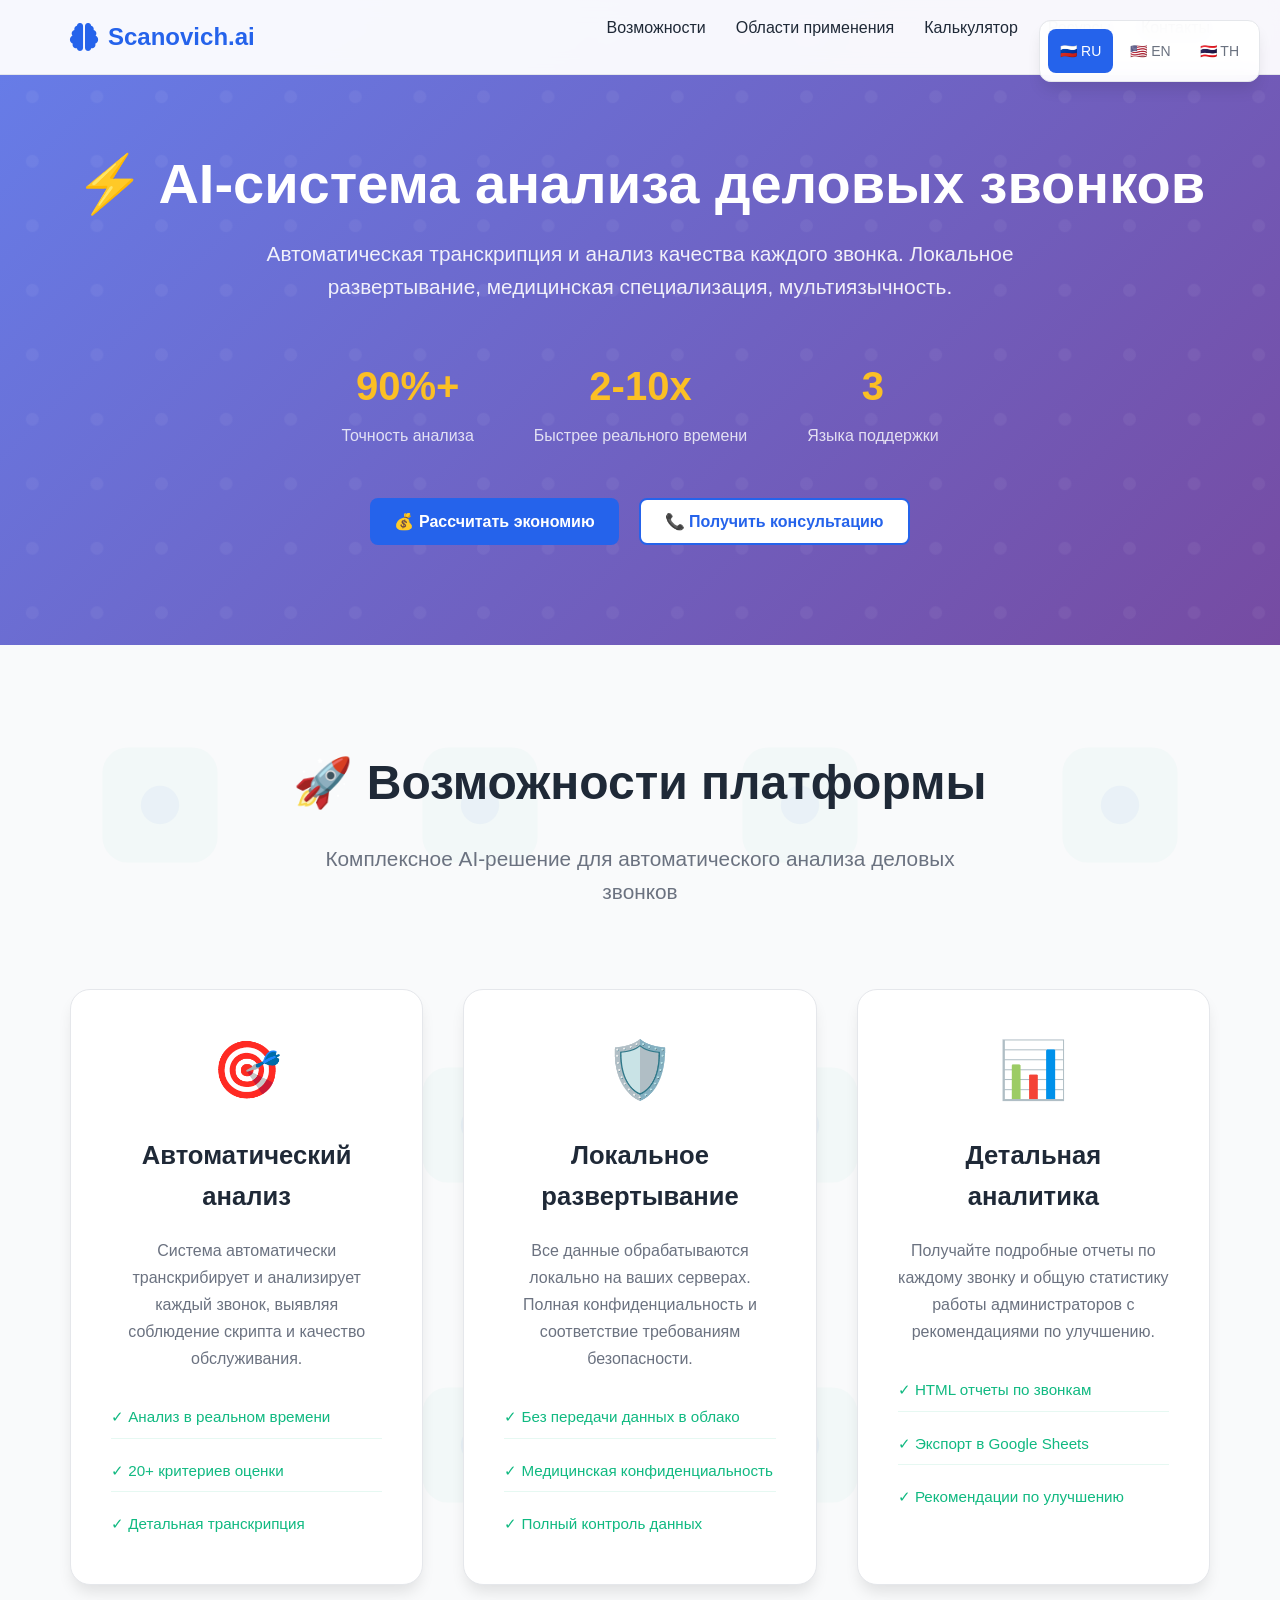
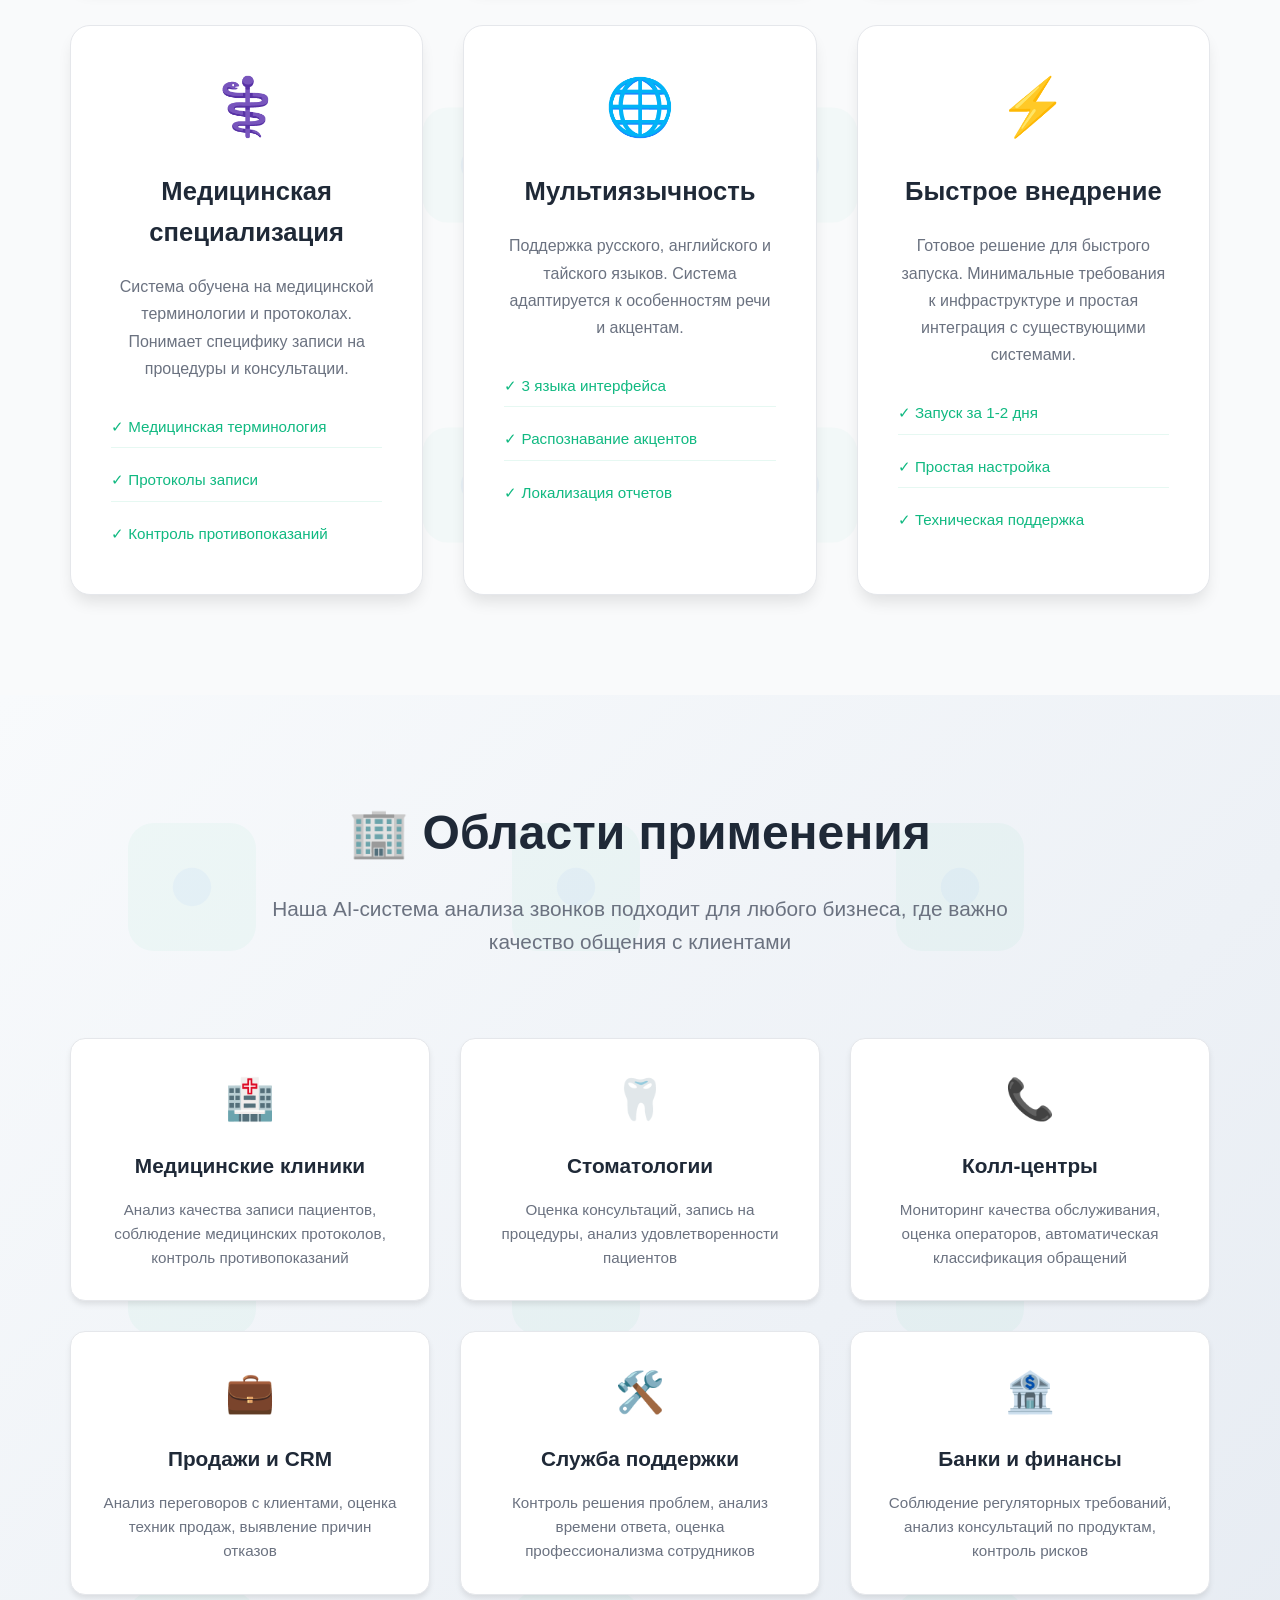
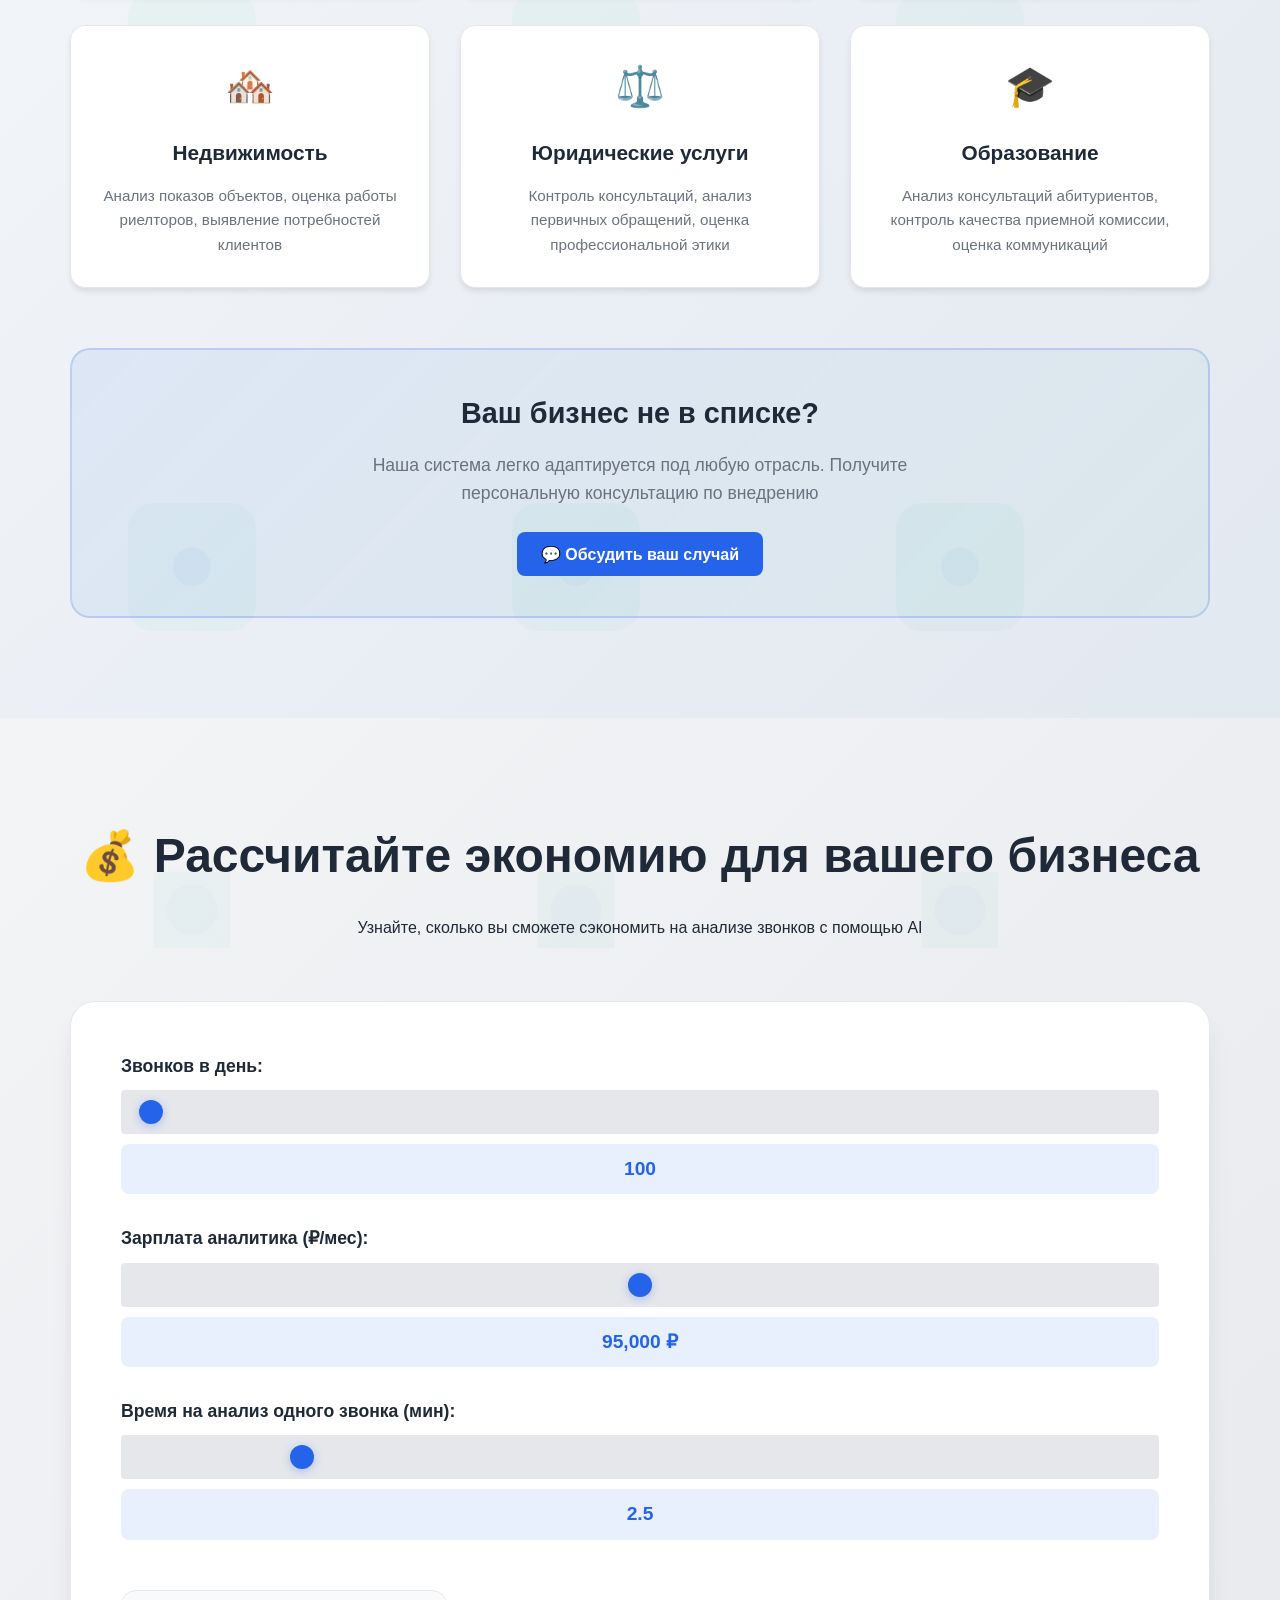
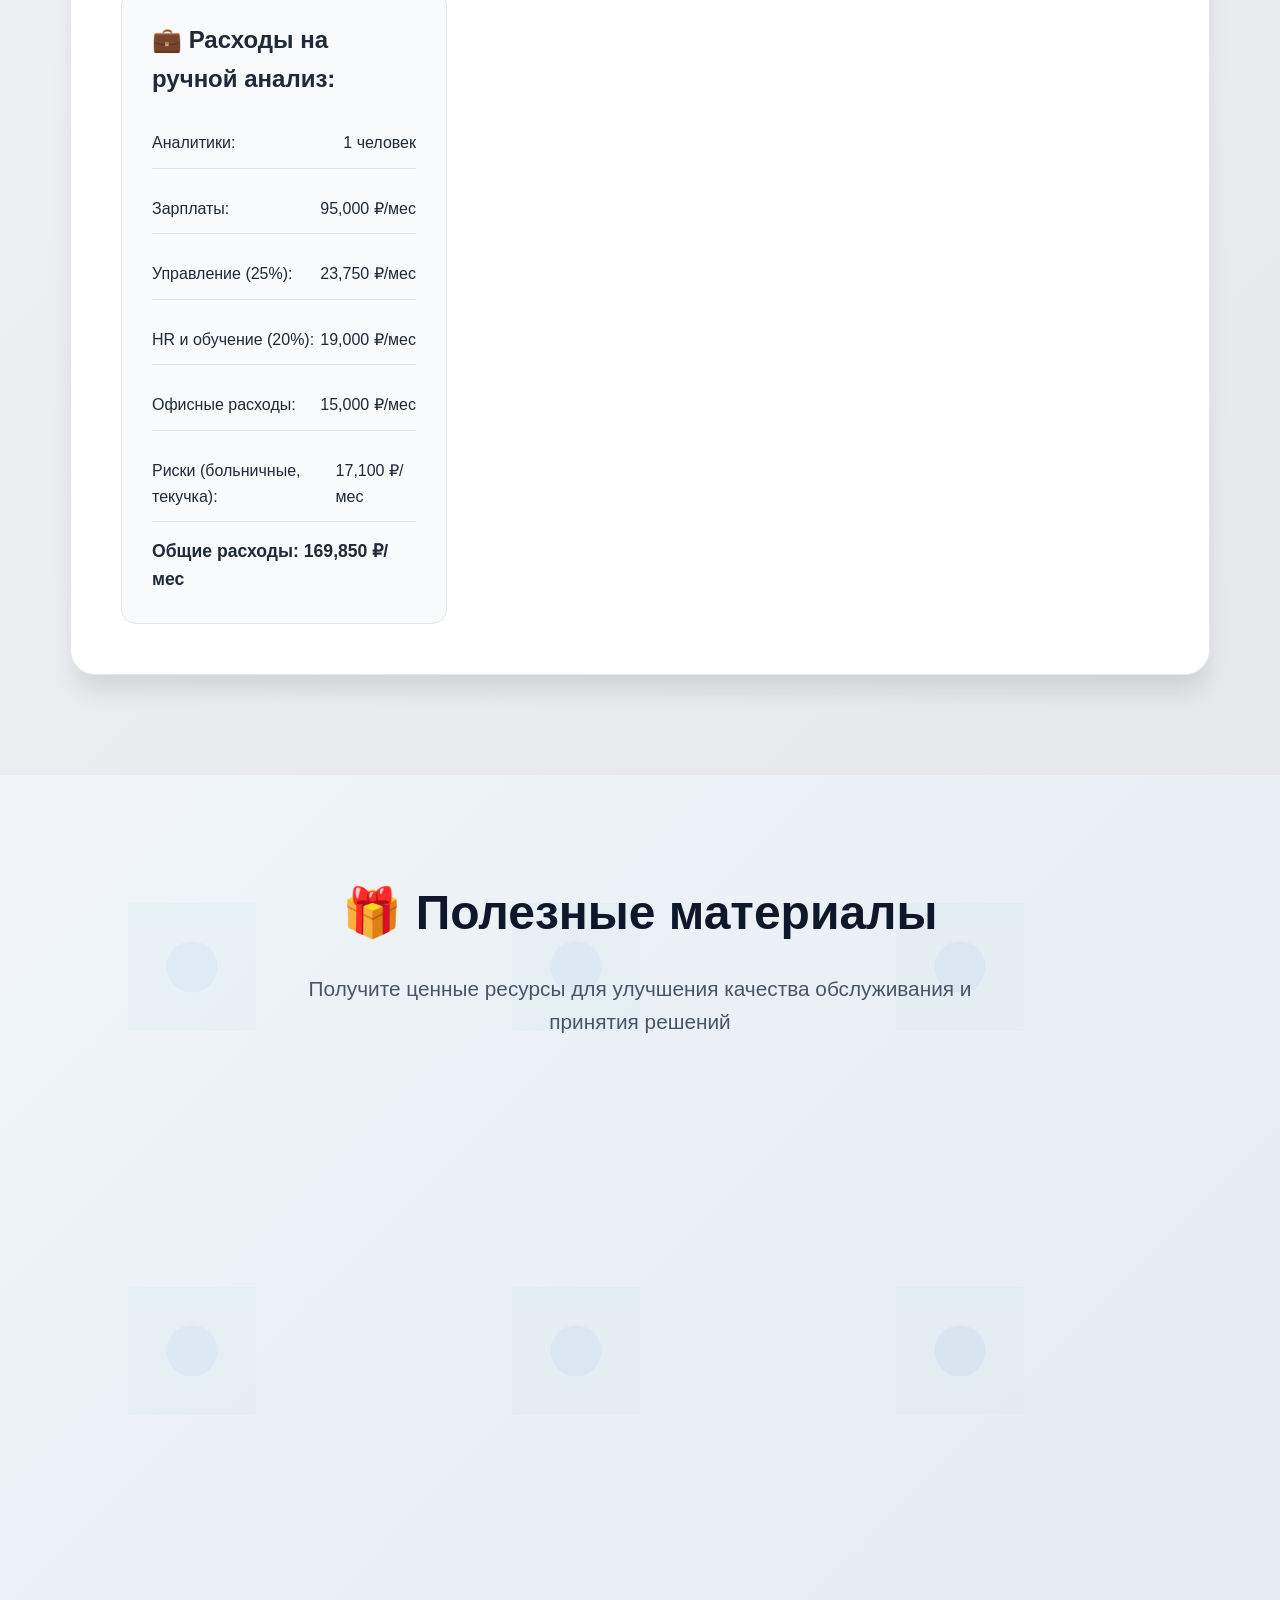
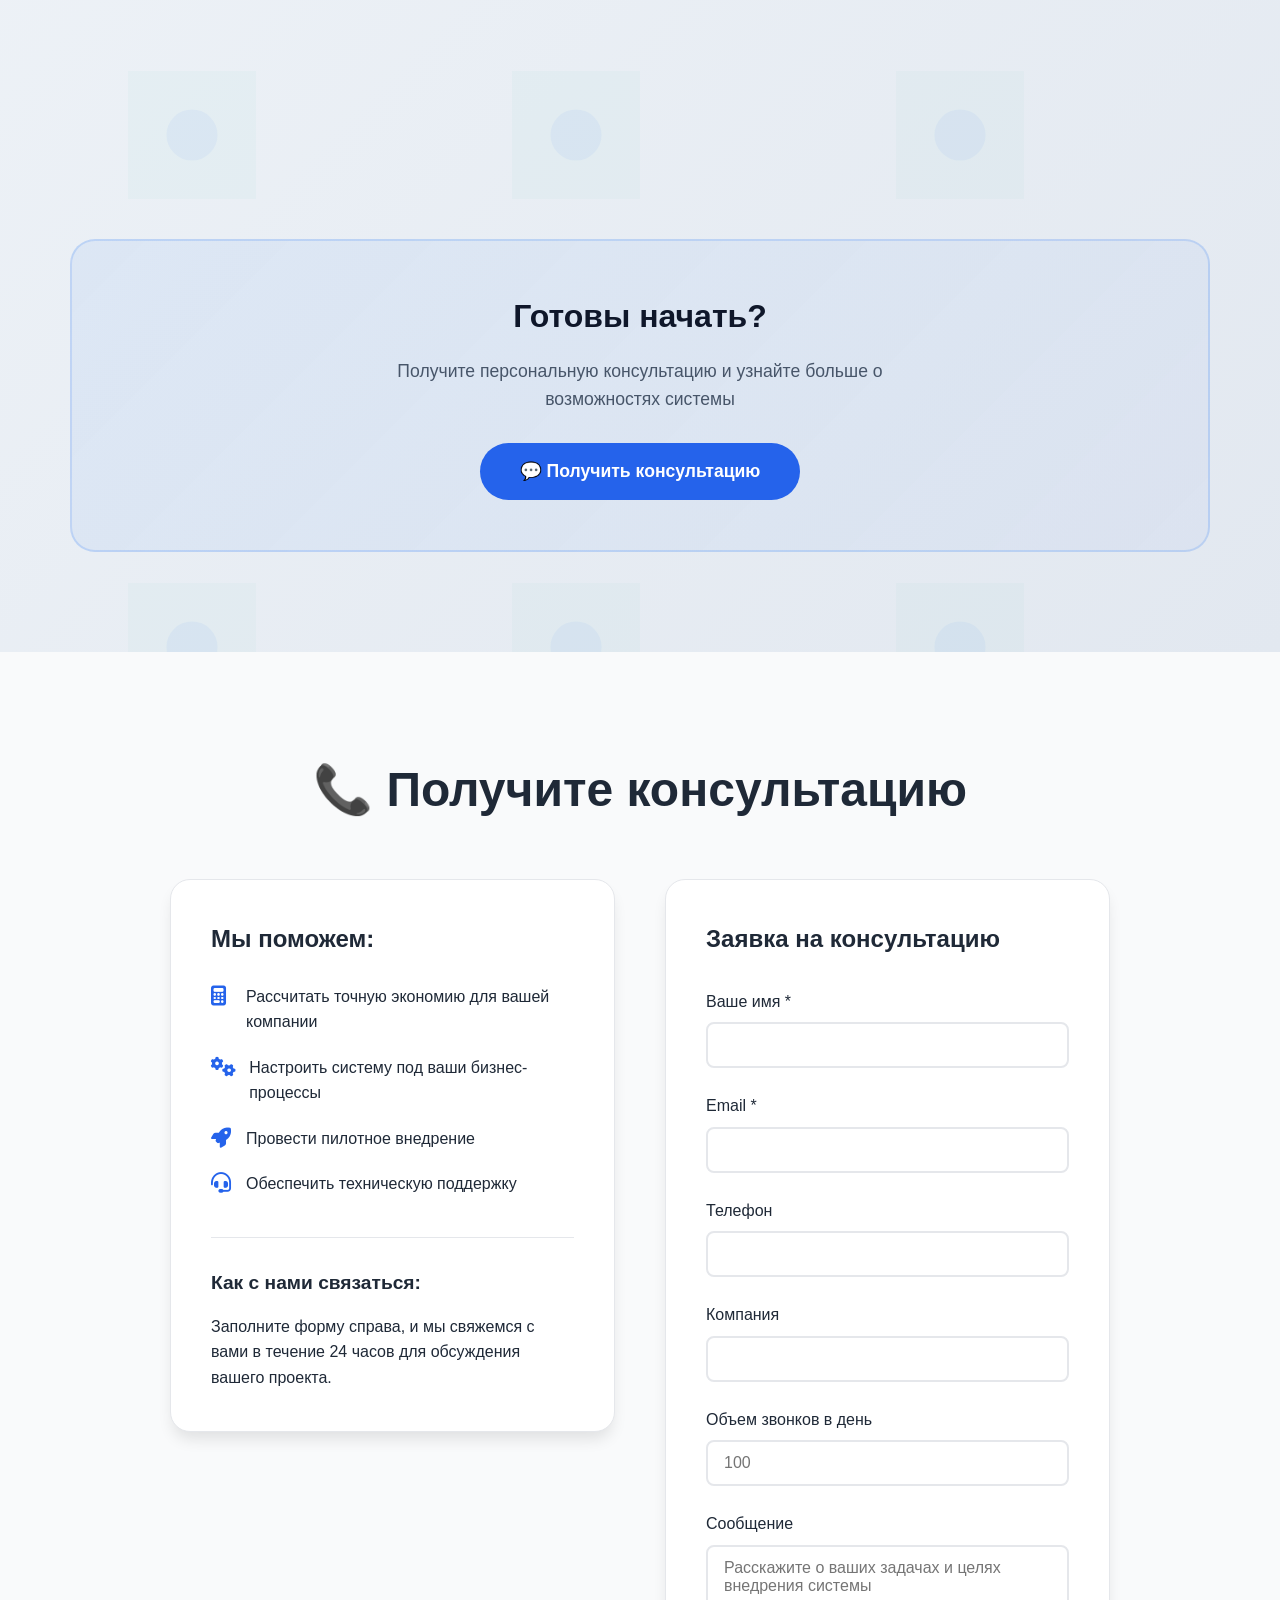
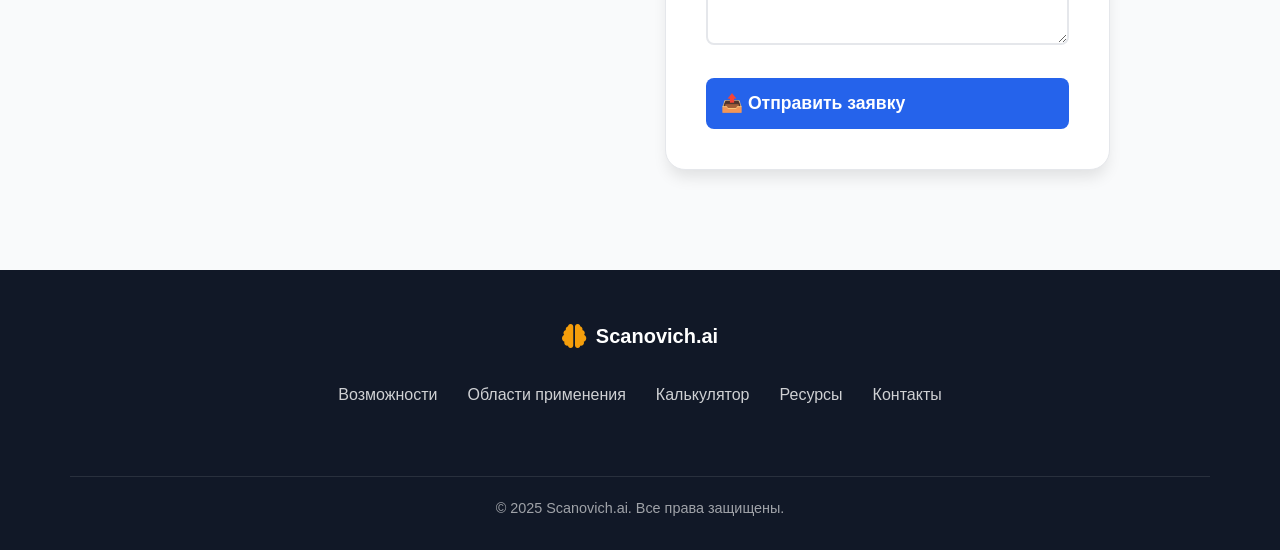
==== commit d7782679: "Update contact information and add partnership section - Updated email to iamfuyoh@gmail.com - Added" ====
--- a/landing/index.html
+++ b/landing/index.html
@@ -56,7 +56,7 @@
         "creator": {
             "@type": "Organization",
             "name": "Scanovich.ai",
-            "email": "contact@scanovich.ai"
+            "email": "iamfuyoh@gmail.com"
         },
         "keywords": "call analysis, AI, transcription, business automation, voice analytics",
         "inLanguage": ["ru", "en", "th"]
